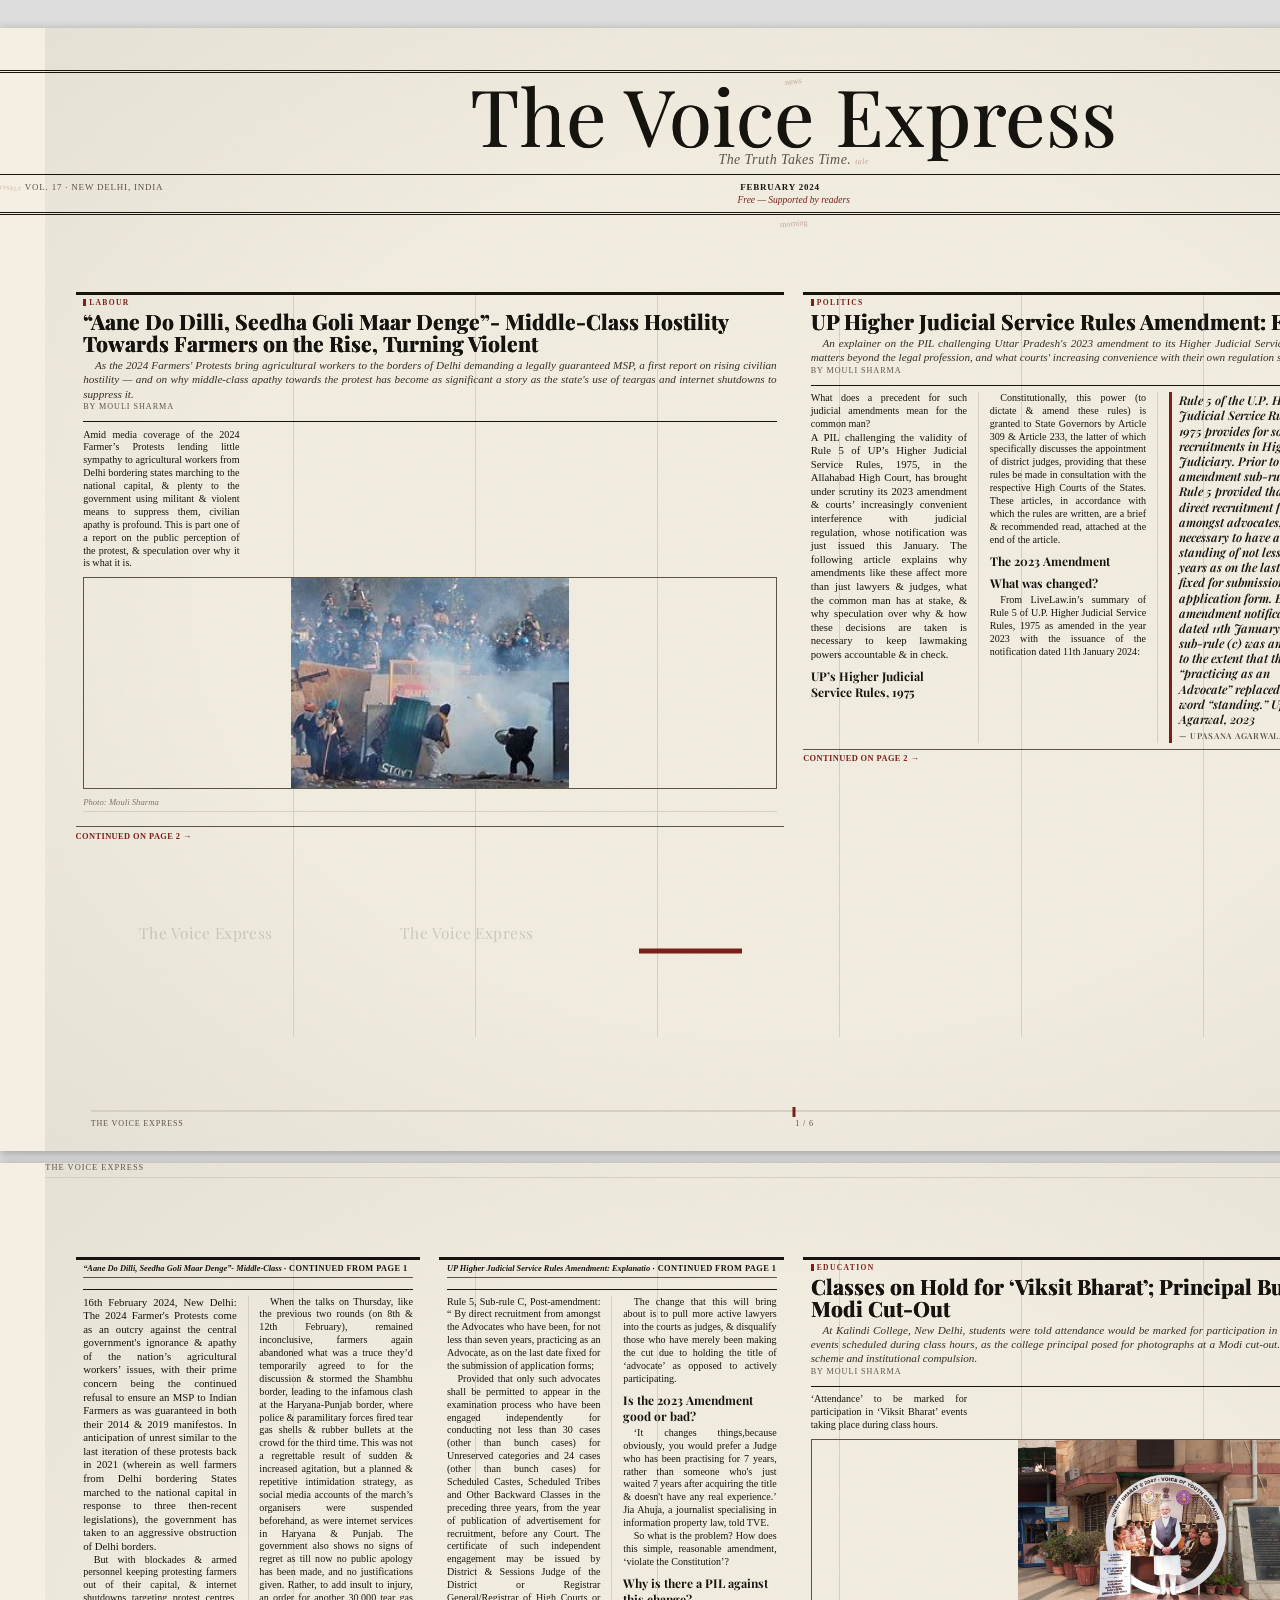
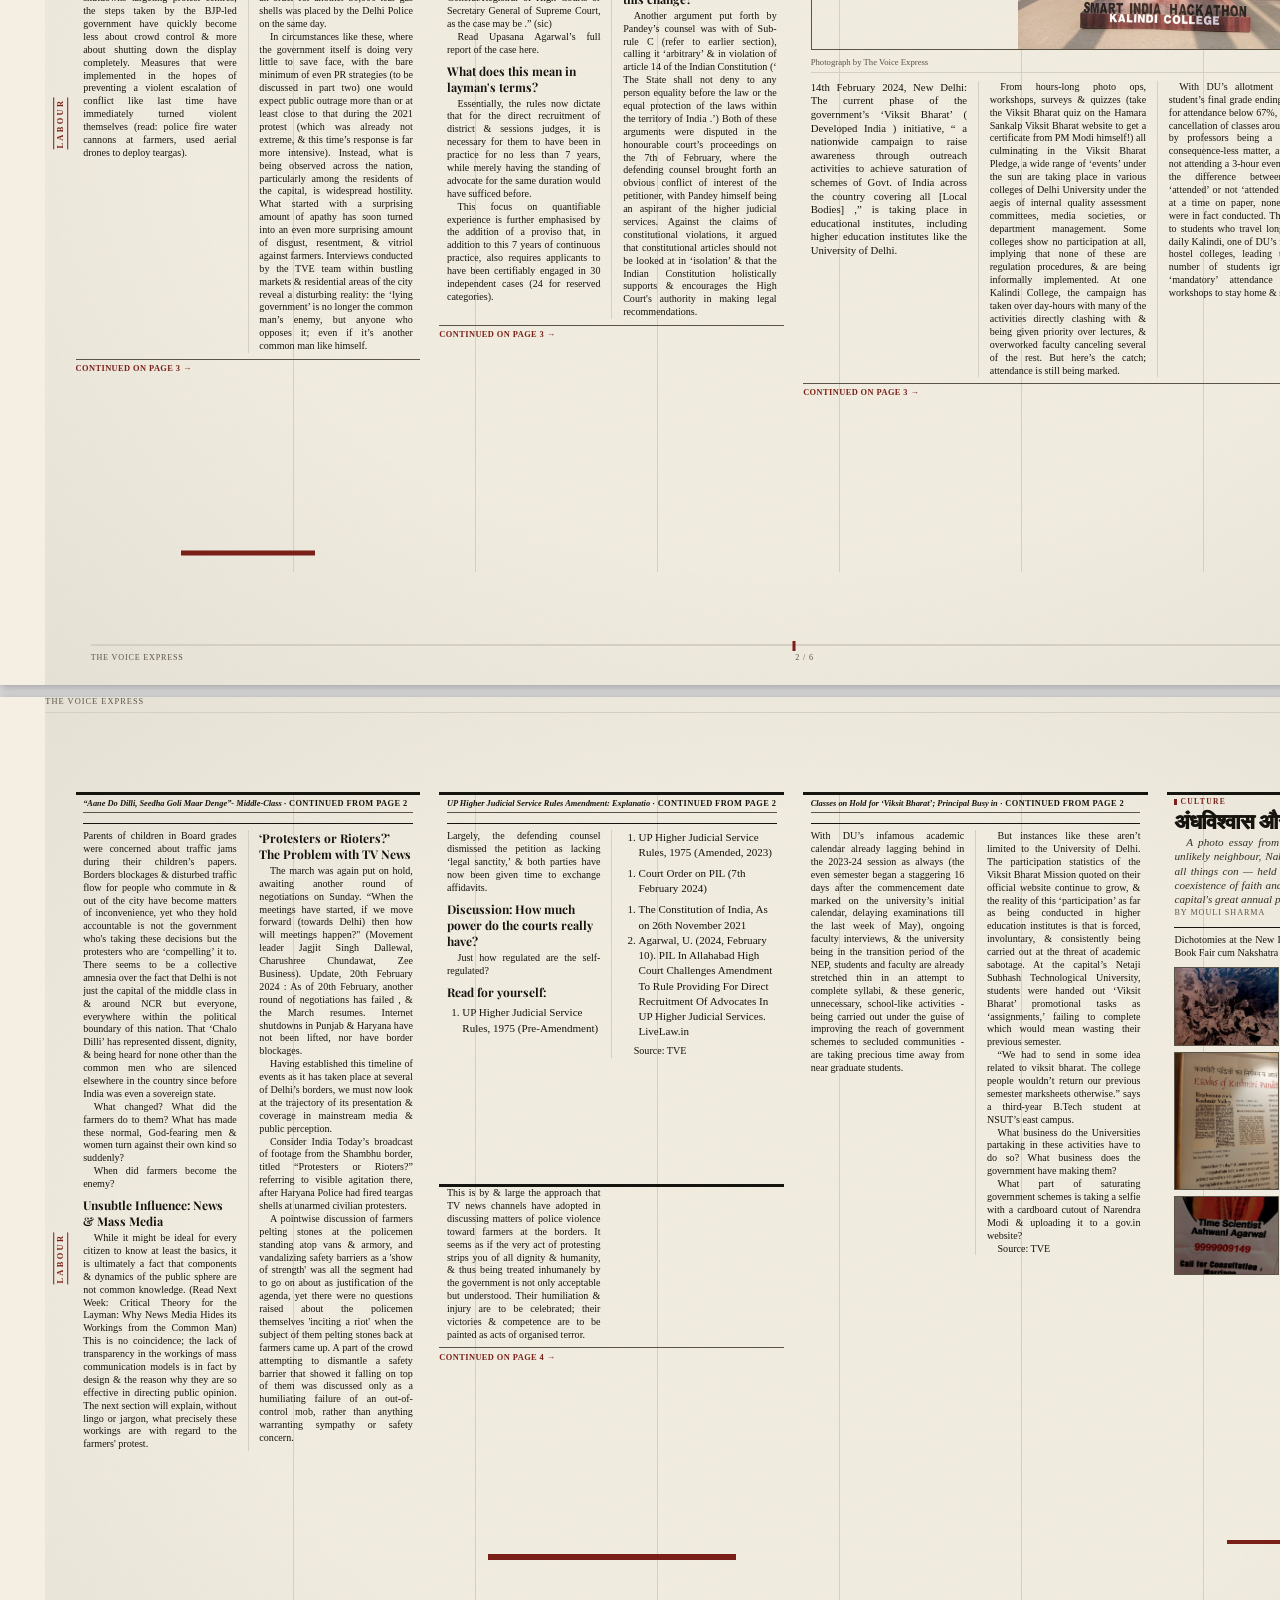
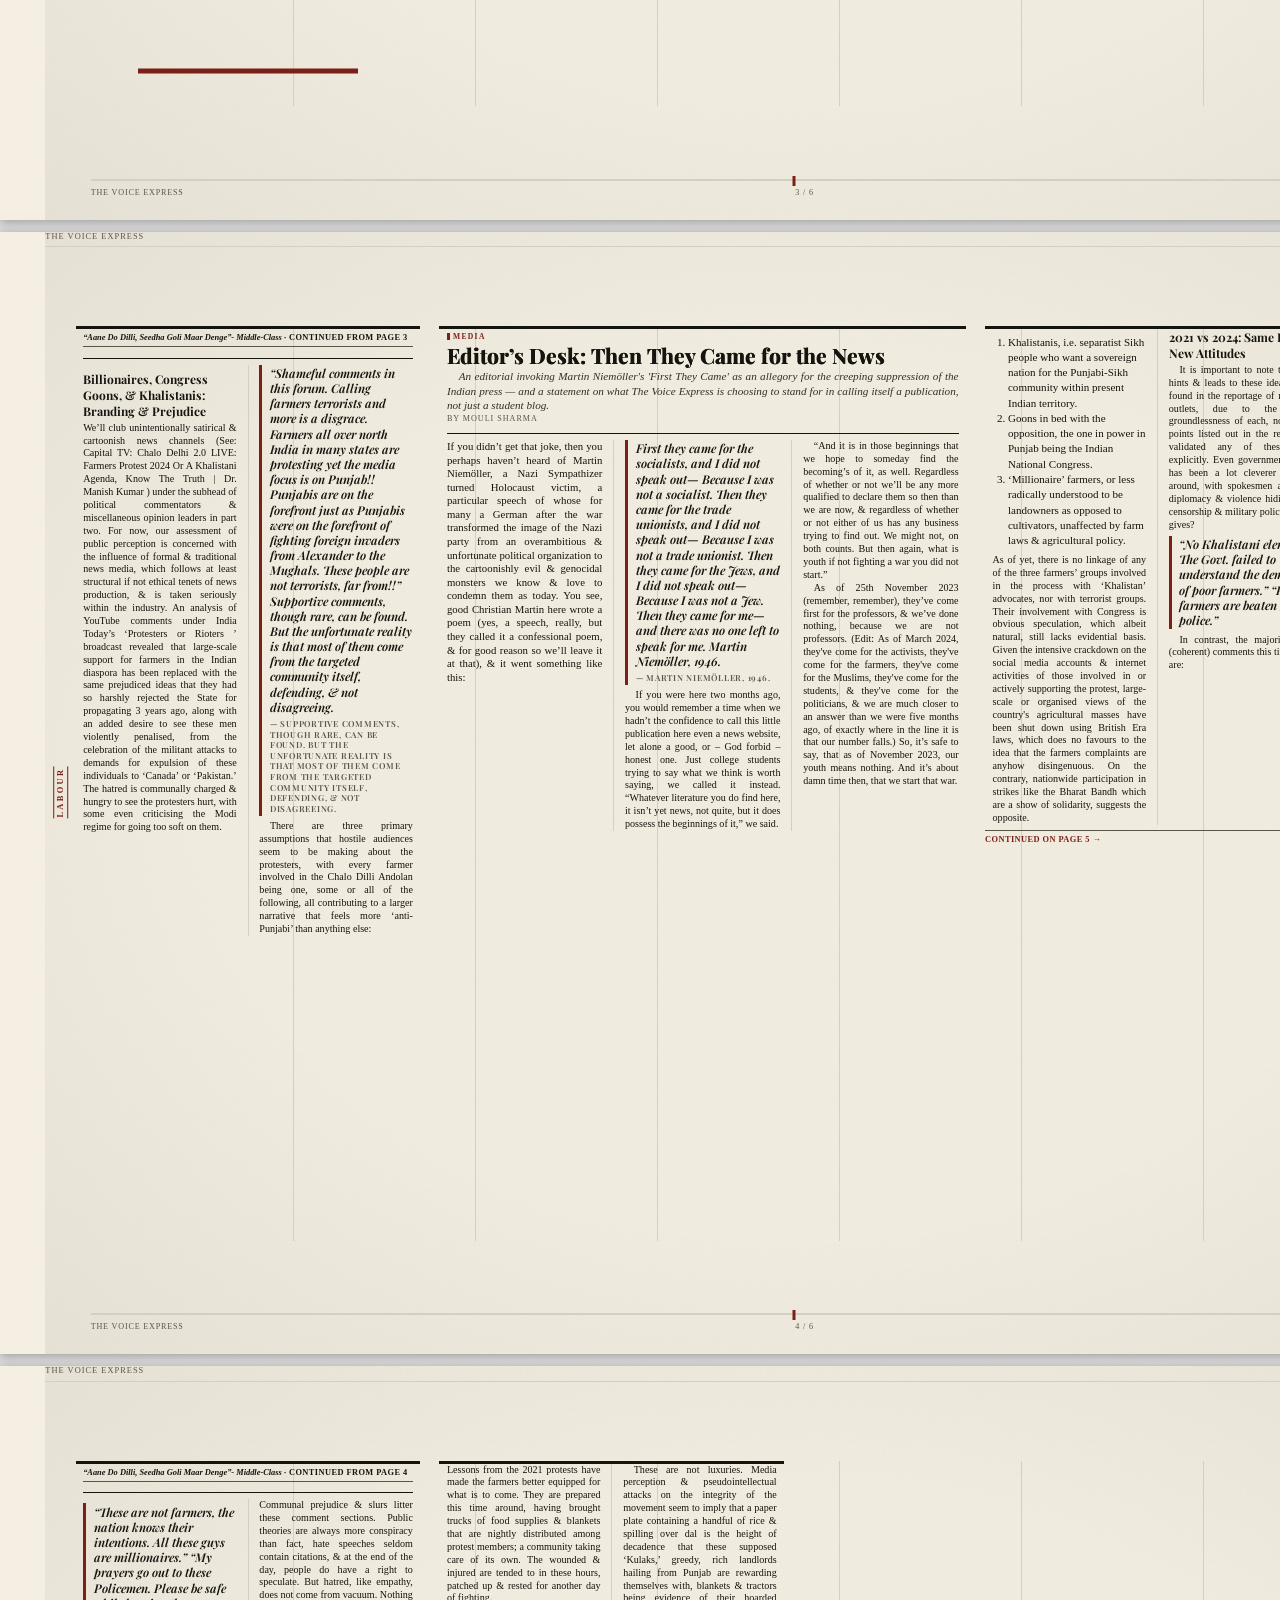
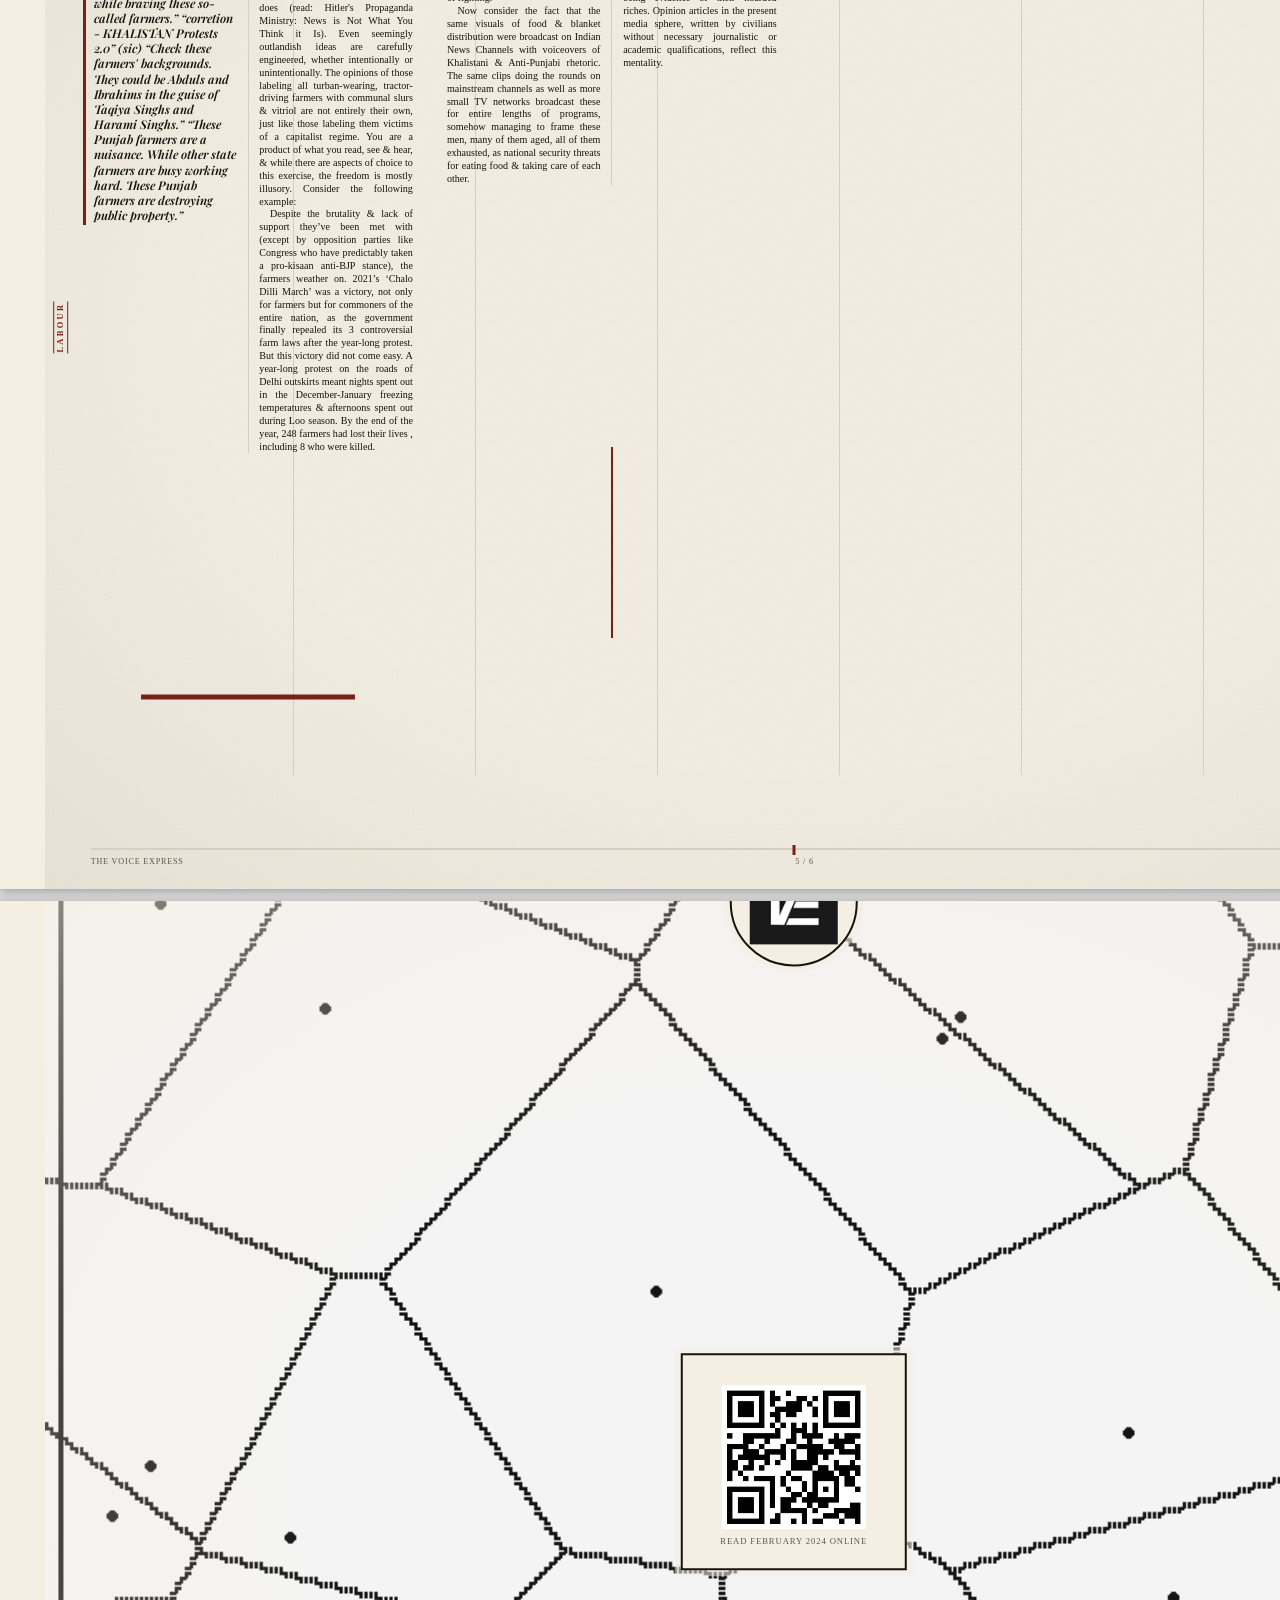
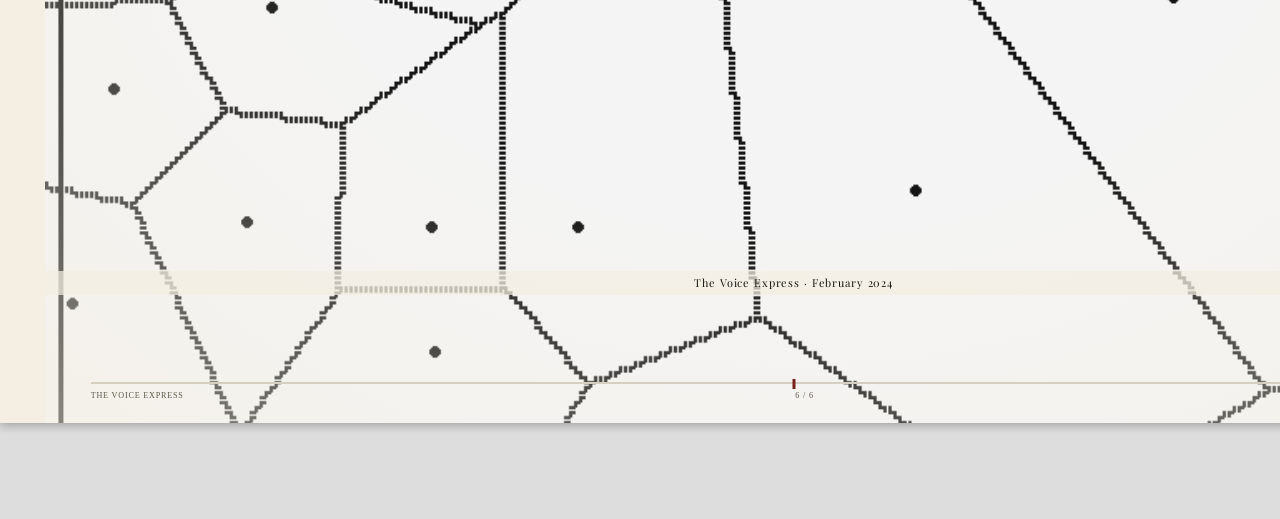
==== static/media/broadsheet_2024_02.html @ c5d6f627 "new" ====
<!doctype html><html><head><meta charset="utf-8"><title>The Voice Express - 2024-02</title></head><body><style>
@import url('https://fonts.googleapis.com/css2?family=Playfair+Display:ital,wght@0,400;0,700;0,900;1,400;1,700&family=EB+Garamond:ital,wght@0,400;0,500;0,600;1,400&family=Montserrat:wght@300;400;600;700;800;900&family=Cormorant+Garamond:ital,wght@0,300;0,600;1,300;1,600&family=IBM+Plex+Mono:wght@300;400;500&display=swap');

@page { size:A4; margin:0 }
@media print {
  html,body { margin:0; padding:0; background:#fff }
  .page     { box-shadow:none!important; margin:0!important }
  .no-print { display:none!important }
  a         { color:inherit; text-decoration:none }
}
@media screen {
  body  { background:#1a1a1a; padding:2em 0 6em }
  .page { box-shadow:0 24px 80px rgba(0,0,0,.80), 0 2px 8px rgba(0,0,0,.35);
          margin:0 auto 3em;
          /* JS will apply transform:scale() to fit viewport — see scalePagesToFit() */
          transform-origin:top center }
}

*,*::before,*::after { box-sizing:border-box; margin:0; padding:0 }
html { font-size:10.5pt }

:root {
  --ink:    #0d0d0d;
  --paper:  #faf9f7;
  --warm:   #f0ece3;
  --mid:    #666;
  --lt:     #d8d4ce;
  --accent: #c8a84a;
  --ac:     var(--accent);
  --cov:    #000;
  --disp:   'Playfair Display', Georgia, serif;
  --serif:  'EB Garamond','Times New Roman',Georgia,serif;
  --corm:   'Cormorant Garamond', Georgia, serif;
  --sans:   'Montserrat',Helvetica,Arial,sans-serif;
  --mono:   'IBM Plex Mono','Courier New',Courier,monospace;
  --pad:    12mm 14mm 10mm 18mm;
  --gap:    2.6em;
  --gap3:   1.9em;
}

body { font-family:var(--serif); color:var(--ink) }
.no-print {
  position:fixed; bottom:1.5em; right:1.5em; z-index:9999; display:flex; gap:.5em;
}
.no-print button {
  background:#111; color:#fff; border:none; cursor:pointer;
  font-family:var(--mono); font-size:.62rem; text-transform:uppercase;
  letter-spacing:.1em; padding:.55em 1.2em; transition:background .2s;
}
.no-print button:hover { background:#333 }
.page {
  width:210mm; height:297mm; background:var(--paper);
  position:relative; overflow:hidden;
  page-break-after:always; break-after:page;
}

/* COVER */
.p-cov { background:#000; color:#f5f5f0; position:relative; overflow:hidden }
.cov-hero-bg {
  position:absolute; inset:0; width:100%; height:100%;
  object-fit:contain; object-position:center;
  filter:brightness(.45) saturate(.7); z-index:0;
}
/* No-crop zones: cover hero never repositioned or cropped — object-fit:contain always.
   Rule from PRODUCT_VISION §8: "The full image is always shown exactly as supplied." */
.cov-art {
  position:absolute; inset:0; z-index:2;
  display:flex; flex-wrap:wrap;
  align-content:center; justify-content:flex-start;
  gap:.1em .22em; padding:22mm 14mm 20mm; overflow:hidden;
}
.tw {
  display:inline-block; font-family:var(--disp); text-transform:uppercase;
  letter-spacing:.04em; line-height:1.06; transform-origin:center left;
}
.tw-xl { font-size:4.8em; font-weight:900; color:rgba(255,255,255,.92) }
.tw-lg { font-size:2.8em; font-weight:700; color:rgba(255,255,255,.65) }
.tw-md { font-size:1.55em; font-weight:500; color:rgba(255,255,255,.38) }
.tw-sm { font-size:.9em;   font-weight:400; color:rgba(255,255,255,.20) }
.tw-xs { font-size:.58em;  font-weight:300; color:rgba(255,255,255,.10) }
.cov-top {
  position:absolute; top:0; left:0; right:0; z-index:10;
  display:flex; align-items:center; gap:.7em; padding:7mm 14mm 5mm;
  border-bottom:2px solid rgba(255,255,255,.14);
  background:linear-gradient(180deg,rgba(0,0,0,.60) 0%,transparent 100%);
}
.cov-logo { height:24px; width:auto; flex-shrink:0 }
.cov-pub  {
  font-family:var(--sans); font-weight:800; font-size:.64em;
  text-transform:uppercase; letter-spacing:.24em; color:rgba(255,255,255,.55);
}
.cov-pip  { width:7mm; height:2.5px; background:var(--accent); flex-shrink:0 }
.cov-foot {
  position:absolute; bottom:0; left:0; right:0; z-index:10;
  padding:5mm 14mm 6mm; border-top:1px solid rgba(255,255,255,.14);
  background:linear-gradient(0deg,rgba(0,0,0,.75) 0%,transparent 100%);
  display:flex; justify-content:space-between; align-items:baseline;
}
.cov-foot-title {
  font-family:var(--disp); font-size:1.5em; font-weight:900;
  color:#fff; letter-spacing:-.01em; line-height:1; max-width:65%;
}
.cov-foot-meta {
  font-family:var(--mono); font-size:.46em; text-transform:uppercase;
  letter-spacing:.16em; color:rgba(255,255,255,.38); text-align:right;
}

/* MASTHEAD */
.p-dark {
  background:var(--ink); color:#f5f5f0; padding:var(--pad);
  display:flex; flex-direction:column;
}
.mast-panel { display:grid; grid-template-columns:1fr 1fr;
  gap:2em; flex:1; min-height:0 }
.mast-l,.mast-r { display:flex; flex-direction:column }
.mast-l > img {
  display:block; width:auto; height:auto;
  max-width:52mm; max-height:28mm;
  object-fit:contain; object-position:left center;
  flex:0 0 auto; opacity:.92;
}
.mast-pub  { font-family:var(--disp); font-size:2.4em; font-weight:900; color:#f5f5f0;
  letter-spacing:-.02em; margin-bottom:.1em }
.mast-tag  { font-family:var(--corm); font-style:italic; font-size:.9em;
  color:rgba(255,255,255,.42); margin-bottom:2em }
.mast-rule { height:1px; background:rgba(255,255,255,.15); margin:.8em 0 }
.mast-lbl  { font-family:var(--mono); font-size:.52em; text-transform:uppercase;
  letter-spacing:.2em; color:rgba(255,255,255,.3); margin-bottom:.35em }
.mast-val  { font-family:var(--sans); font-weight:600; font-size:.8em;
  color:rgba(255,255,255,.72); margin-bottom:.65em }
.mast-note { font-family:var(--serif); font-size:.83em; line-height:1.72;
  color:rgba(255,255,255,.58); flex:1 }
.mast-est  { position:absolute; bottom:10mm; right:10mm;
  font-family:var(--disp); font-size:9em; font-weight:900;
  color:rgba(255,255,255,.025); line-height:1; pointer-events:none }

/* FOUNDER'S NOTE */
.founders-wrap  { font-family:var(--serif); flex:1; overflow:hidden }
.founders-kicker {
  font-family:var(--mono); font-size:.58em; text-transform:uppercase;
  letter-spacing:.22em; color:rgba(255,255,255,.35); margin-bottom:.4em;
}
.founders-title {
  font-family:var(--disp); font-size:2.5em; font-style:italic; font-weight:700;
  color:#f5f5f0; line-height:1.1; margin-bottom:.4em; letter-spacing:-.02em;
}
.founders-rule  { border:none; border-top:2px solid rgba(255,255,255,.18); margin:0 0 1.6em }
.founders-body  { font-size:.88em; line-height:1.78; color:rgba(255,255,255,.82) }
.founders-body p{ margin-bottom:.9em; text-align:justify }
.founders-body > p:first-of-type::first-letter {
  float:left; font-family:var(--disp); font-size:4.5em; font-weight:900;
  line-height:.7; margin:.05em .08em 0 0; color:#fff;
}
.founders-body strong { color:#fff }
.founders-body em     { font-style:italic }
.founders-sig { margin-top:auto; padding-top:1.2em; border-top:1px solid rgba(255,255,255,.14) }
.founders-sig-name { font-family:var(--sans); font-weight:700; font-size:.76em;
  text-transform:uppercase; letter-spacing:.1em; color:#f5f5f0 }
.founders-sig-role { font-family:var(--corm); font-style:italic; font-size:.74em;
  color:rgba(255,255,255,.4); margin-top:.2em }

/* TABLE OF CONTENTS */
.p-toc {
  overflow:hidden; display:grid; grid-template-rows:auto auto 1fr;
}
.toc-banner {
  background:#0d0d0d; padding:8mm 16mm 7mm 20mm;
  display:flex; justify-content:space-between; align-items:flex-end; flex-shrink:0;
}
.toc-banner-head {
  font-family:var(--disp); font-size:3.2em; font-weight:900;
  color:#fff; letter-spacing:-.03em; line-height:1;
}
.toc-banner-meta {
  font-family:var(--mono); font-size:.48em; text-transform:uppercase;
  letter-spacing:.14em; color:rgba(255,255,255,.4); text-align:right; line-height:1.6;
}
.toc-subbar { background:var(--ac,var(--accent)); height:3px; flex-shrink:0 }
.toc-body {
  padding:5mm 16mm 8mm 20mm; overflow:hidden;
  display:grid; grid-template-columns:58% 42%; gap:0 6mm; align-content:start;
}
.toc-featured { display:flex; flex-direction:column; gap:4mm; overflow:hidden }
.toc-feat-item {
  display:grid; grid-template-columns:22mm 1fr; gap:3mm; align-items:start;
  padding-bottom:3.5mm; border-bottom:1px solid var(--lt); break-inside:avoid;
}
.toc-feat-item:last-child { border-bottom:none }
.toc-feat-thumb { width:22mm; height:16mm; overflow:hidden; flex-shrink:0 }
.toc-feat-thumb img {
  width:100%; height:100%; object-fit:cover; object-position:center 20%;
  filter:grayscale(8%) contrast(1.08);
}
.toc-feat-thumb-ph {
  width:100%; height:100%; background:var(--warm);
  display:flex; align-items:center; justify-content:center;
  font-family:var(--mono); font-size:.38em; color:var(--mid); text-transform:uppercase;
}
.toc-feat-n {
  font-family:var(--disp); font-size:2.2em; font-weight:900;
  color:var(--ac,var(--accent)); line-height:1; margin-bottom:.12em; display:block;
}
.toc-feat-beat {
  font-family:var(--mono); font-size:.42em; text-transform:uppercase;
  letter-spacing:.11em; color:var(--mid); margin-bottom:.18em;
}
.toc-feat-ttl {
  font-family:var(--disp); font-size:.95em; font-weight:700;
  line-height:1.22; margin-bottom:.14em;
}
.toc-feat-au {
  font-family:var(--corm); font-style:italic; font-size:.74em; color:var(--mid);
}
.toc-feat-ex {
  font-family:var(--serif); font-size:.7em; color:var(--mid);
  line-height:1.45; overflow:hidden;
  display:-webkit-box; -webkit-line-clamp:2; -webkit-box-orient:vertical;
}
.toc-compact { display:flex; flex-direction:column; overflow:hidden;
  border-left:1px solid var(--lt); padding-left:4mm }
.toc-compact-head {
  font-family:var(--mono); font-size:.48em; text-transform:uppercase;
  letter-spacing:.18em; color:var(--mid); margin-bottom:2.5mm; padding-bottom:1.5mm;
  border-bottom:1px solid var(--lt);
}
.toc-compact-item {
  display:grid; grid-template-columns:6mm 1fr; gap:2mm; align-items:baseline;
  padding:1.8mm 0; border-bottom:.5px solid var(--lt); break-inside:avoid;
}
.toc-compact-n {
  font-family:var(--mono); font-size:.46em; font-weight:700;
  color:var(--ac,var(--accent)); text-align:right; line-height:1.5;
}
.toc-compact-ttl {
  font-family:var(--disp); font-size:.78em; font-weight:700; line-height:1.22;
}
.toc-compact-beat {
  font-family:var(--mono); font-size:.42em; text-transform:uppercase;
  letter-spacing:.08em; color:var(--mid); margin-top:.08em;
}

/* ARTICLE TITLE PAGE */
.p-art-title {
  background:var(--ink); color:#f5f5f0; position:relative; overflow:hidden;
  display:flex; flex-direction:column; padding:var(--pad); justify-content:flex-end;
}
.art-title-num {
  position:absolute; right:10mm; top:6mm; font-family:var(--disp);
  font-size:26em; font-weight:900; color:rgba(255,255,255,.04);
  line-height:1; pointer-events:none; letter-spacing:-.05em;
}
.art-title-pip { width:14mm; height:4px; background:var(--ac,var(--accent));
  margin-bottom:.9em; flex-shrink:0 }
.art-title-badge {
  display:flex; align-items:center; gap:.7em; margin-bottom:.6em;
  flex-wrap:wrap; flex-shrink:0;
}
.art-title-sect {
  background:var(--ac,var(--accent)); color:#000;
  font-family:var(--sans); font-size:.44em; font-weight:800;
  text-transform:uppercase; letter-spacing:.2em; padding:.22em .7em;
}
.art-title-cat {
  font-family:var(--mono); font-size:.48em; text-transform:uppercase;
  letter-spacing:.12em; color:rgba(255,255,255,.45);
}
.art-title-h1 {
  font-family:var(--disp); font-size:3.2em; font-weight:900;
  line-height:1.06; letter-spacing:-.025em; color:#fff;
  margin-bottom:.38em; hyphens:auto; overflow-wrap:break-word; flex-shrink:0;
}
.art-title-deck {
  font-family:var(--corm); font-size:1.05em; font-style:italic;
  color:rgba(255,255,255,.72); line-height:1.55; margin-bottom:.7em;
  border-left:3px solid var(--ac,var(--accent)); padding-left:.85em;
  max-width:38em; flex-shrink:0;
}
.art-title-byline {
  font-family:var(--mono); font-size:.52em; text-transform:uppercase;
  letter-spacing:.1em; color:rgba(255,255,255,.38); flex-shrink:0;
}
.art-title-byline strong {
  color:rgba(255,255,255,.8); font-family:var(--sans); font-weight:700;
  text-transform:none; letter-spacing:.04em;
}

/* ARTICLE BLEED COVER */
.p-art-bleed { background:#000; position:relative; overflow:hidden }
.art-bleed-bg {
  position:absolute; inset:0; width:100%; height:100%;
  object-fit:contain; object-position:center;
  filter:brightness(.78) saturate(.86) contrast(1.05); z-index:1;
}
.art-bleed-top-scrim {
  position:absolute; top:0; left:0; right:0; height:45%;
  background:linear-gradient(180deg,rgba(0,0,0,.55) 0%,transparent 100%);
  z-index:2; pointer-events:none;
}
.art-bleed-scrim {
  position:absolute; bottom:0; left:0; right:0; height:52%;
  background:linear-gradient(0deg,rgba(0,0,0,.94) 0%,rgba(0,0,0,.78) 38%,
    rgba(0,0,0,.40) 68%,transparent 100%);
  z-index:2; pointer-events:none;
}
.art-bleed-num {
  position:absolute; right:10mm; top:6mm; z-index:3; font-family:var(--disp);
  font-size:18em; font-weight:900; color:rgba(255,255,255,.14);
  line-height:1; letter-spacing:-.06em; pointer-events:none;
}
.art-bleed-badge {
  position:absolute; top:10mm; left:20mm; z-index:3;
  display:flex; align-items:center; gap:.6em;
}
.art-bleed-sect-tag {
  font-family:var(--sans); font-size:.44em; font-weight:800;
  text-transform:uppercase; letter-spacing:.2em;
  background:var(--ac,var(--accent)); color:#000; padding:.22em .7em;
}
.art-bleed-cat-tag {
  font-family:var(--mono); font-size:.44em; text-transform:uppercase;
  letter-spacing:.12em; color:rgba(255,255,255,.55);
}
.art-bleed-content {
  position:absolute; bottom:0; left:0; right:0; z-index:3;
  padding:0 18mm 14mm 20mm;
}
.art-bleed-pip { width:14mm; height:3px; background:var(--ac,var(--accent));
  margin-bottom:1em; display:block; }
.art-bleed-h1 {
  font-family:var(--disp); font-size:3.8em; font-weight:900;
  line-height:1.04; letter-spacing:-.03em; color:#fff;
  margin-bottom:.3em; hyphens:auto; overflow-wrap:break-word;
  text-shadow:0 2px 24px rgba(0,0,0,.30);
}
.art-bleed-deck {
  font-family:var(--corm); font-size:1.08em; font-style:italic;
  color:rgba(255,255,255,.78); line-height:1.52; margin-bottom:.45em;
  max-width:38em; text-shadow:0 1px 8px rgba(0,0,0,.25);
}
.art-bleed-byline {
  font-family:var(--mono); font-size:.48em;
  text-transform:uppercase; letter-spacing:.12em; color:rgba(255,255,255,.42);
  border-top:1px solid rgba(255,255,255,.22); padding-top:.6em;
  display:flex; justify-content:space-between; align-items:center;
  flex-wrap:wrap; gap:.3em;
}
.art-bleed-byline strong {
  color:rgba(255,255,255,.78); font-family:var(--sans); font-weight:600;
  text-transform:none; letter-spacing:.04em;
}

/* BODY PAGES */
.p-body {
  padding:var(--pad); display:flex; flex-direction:column;
  border-top:3px solid var(--ac,var(--accent));
}
.body-run {
  display:flex; justify-content:space-between; align-items:center;
  border-bottom:1px solid var(--lt); padding-bottom:.3em; margin-bottom:.65em;
  flex-shrink:0;
}
.body-run-pub   { font-family:var(--mono); font-size:.5em; text-transform:uppercase;
  letter-spacing:.14em; color:var(--mid) }
.body-run-title { font-family:var(--mono); font-size:.5em; color:var(--mid);
  overflow:hidden; text-overflow:ellipsis; white-space:nowrap; max-width:60% }
.body-run-pg    { font-family:var(--mono); font-size:.5em;
  color:var(--ac,var(--accent)); font-weight:700 }

/* Column containers */
.cols-1 { flex:1; overflow:hidden; font-size:1em; line-height:1.75;
  text-align:justify; hyphens:auto; orphans:4; widows:4 }
.cols-2 {
  flex:1; overflow:hidden;
  column-count:2; column-gap:var(--gap); column-rule:.5px solid var(--lt);
  column-fill:auto;
  font-size:1em; line-height:1.72;
  text-align:justify; hyphens:auto; orphans:4; widows:4;
}
.cols-3 {
  flex:1; overflow:hidden;
  column-count:3; column-gap:var(--gap3); column-rule:.5px solid var(--lt);
  column-fill:auto;
  font-size:.9em; line-height:1.68;
  text-align:justify; hyphens:auto; orphans:4; widows:4;
}
.cols-1>*:first-child,.cols-2>*:first-child,.cols-3>*:first-child { margin-top:0 }
.cols-1 p,.cols-2 p,.cols-3 p { margin:0 0 .85em }
.cols-1 p+p,.cols-2 p+p,.cols-3 p+p { text-indent:1.3em; margin-top:-.1em; margin-bottom:0 }
.cols-2 p,.cols-3 p { break-inside:avoid-column; page-break-inside:avoid }
.cols-2 blockquote,.cols-3 blockquote { break-inside:avoid-column }
.drop-cap::first-letter {
  float:left; font-family:var(--disp); font-size:4.8em; font-weight:900;
  line-height:.68; margin:.04em .08em 0 0; color:var(--ac,var(--ink));
}
.cols-1 h2,.cols-2 h2,.cols-3 h2 {
  font-family:var(--disp); font-size:1.35em; font-weight:700;
  margin:1.4em 0 .45em; padding-bottom:.2em;
  border-bottom:2.5px solid var(--ac,var(--ink)); break-after:avoid;
}
.cols-1 h3,.cols-2 h3,.cols-3 h3 {
  font-family:var(--disp); font-size:1.08em; font-weight:700; margin:1.4em 0 .35em;
}
.cols-1 a,.cols-2 a,.cols-3 a { color:var(--ink) }
.cols-1 ul,.cols-2 ul,.cols-3 ul,
.cols-1 ol,.cols-2 ol,.cols-3 ol { margin:.2em 0 .85em 1.6em }
.cols-1 li,.cols-2 li,.cols-3 li { margin-bottom:.32em }
.cols-1 strong,.cols-2 strong,.cols-3 strong { font-weight:600 }
.cols-1 hr,.cols-2 hr,.cols-3 hr { border:none; margin:1.4em 0 }
.cols-1 hr::after,.cols-2 hr::after,.cols-3 hr::after {
  content:"\2014\00a0\00a7\00a0\2014"; display:block; text-align:center;
  font-family:var(--mono); font-size:.76em; color:var(--lt); letter-spacing:.35em;
}
/* Semantic text roles */
[data-text-role="lede"]    { column-span:all; font-size:1.08em; margin-bottom:.85em;
  border-bottom:1.5px solid var(--ac,var(--accent)); padding-bottom:.6em }
[data-text-role="dateline"]{ font-family:var(--mono); font-size:.68em;
  text-transform:uppercase; letter-spacing:.1em; color:var(--mid);
  text-indent:0!important; margin-bottom:.6em; }
[data-text-role="testimony"]{ font-style:italic;
  border-left:2px solid var(--ac,var(--accent)); padding-left:.7em }
[data-text-role="resolution"]{ font-style:italic; font-weight:500 }
[data-text-role="note"]    { font-family:var(--mono); font-size:.72em; color:var(--mid) }
[data-text-role="scene"]   { font-style:italic }
/* Interview Q/A */
.iq {
  font-family:var(--sans); font-size:.74em; font-weight:700;
  text-transform:uppercase; letter-spacing:.1em;
  color:var(--ac,var(--accent)); margin:1.4em 0 .26em; text-indent:0!important;
}
.ia {
  font-family:var(--corm); font-size:1em; line-height:1.72;
  margin:0 0 .5em; text-indent:0!important;
}
/* Fit helpers */
.fit-tight   { font-size:.94em; line-height:1.66 }
.fit-tighter { font-size:.86em; line-height:1.58 }
.fit-min     { font-size:.78em; line-height:1.50 }
.cite-ref { font-family:var(--mono); font-size:.6em; vertical-align:super;
  color:var(--ac,var(--accent)); letter-spacing:0 }

/* FIGURES */
.art-fig {
  display:block; margin:.8em 0 1em;
  break-inside:avoid; page-break-inside:avoid; text-align:center;
}
.art-fig-full { column-span:all }
.art-fig-sm   { max-width:52%; margin-left:auto; margin-right:auto }
.art-fig-md   { max-width:80%; margin-left:auto; margin-right:auto }
.art-fig img {
  width:auto; max-width:100%; height:auto; max-height:128mm;
  display:inline-block; object-fit:contain;
  filter:grayscale(4%) contrast(1.04); outline:1px solid rgba(0,0,0,.05);
}
.art-fig figcaption,
.cols-1 figcaption,.cols-2 figcaption,.cols-3 figcaption {
  font-family:var(--mono); font-size:.52em; text-transform:uppercase;
  letter-spacing:.08em; color:var(--mid); margin:.35em 0 .45em;
  display:flex; justify-content:space-between; align-items:baseline; text-align:left;
}
.art-fig figcaption::before { content:'▸'; font-size:.75em; opacity:.35; margin-right:.4em; flex-shrink:0 }

/* ── Photo story: 3-column page-break-aware grid ─────────────────────────────
   One .pg-grid per page, containing .pg-row divs.  Each row holds exactly 3
   .pg-cell divs (last row padded with .pg-cell-empty spacers if needed).
   Row heights are computed in Python (col_width ÷ max_aspect, clamped) and
   stored as inline height on .pg-img-box so the box never overflows.
   break-inside:avoid on .pg-row prevents any row from being split across
   a CSS column or print page-break.
   object-fit:contain — editorial photographs are never cropped.           */

.p-photo-story {
  /* inherits p-body: padding var(--pad), flex-direction:column,
     border-top:3px solid var(--ac) */
}
.ps-intro {
  font-family:var(--serif); font-size:.86em; line-height:1.58;
  color:var(--ink); margin-bottom:5mm; padding-bottom:3mm;
  border-bottom:1px solid var(--lt); flex-shrink:0; overflow:hidden;
}
.ps-intro p { margin:0 0 .45em!important; text-indent:0!important; font-style:italic }

/* Grid container: flex-column, gap between rows only (no CSS columns). */
.pg-grid {
  flex:1; display:flex; flex-direction:column;
  gap:3mm; overflow:hidden;
}
/* Each row: 3-column equal grid, no wrap. break-inside keeps row intact. */
.pg-row {
  display:grid; grid-template-columns:repeat(3,1fr);
  gap:3mm; flex-shrink:0;
  break-inside:avoid; page-break-inside:avoid;
}
/* Cell: clips content to its box; min-width:0 prevents grid blowout. */
.pg-cell { overflow:hidden; min-width:0; }
.pg-cell-empty { background:transparent; }
/* Image box: fixed height from inline style; contains image with no crop. */
.pg-img-box {
  overflow:hidden; width:100%;
  background:var(--paper);
}
.pg-img-box img {
  width:100%; height:100%; display:block;
  object-fit:contain; object-position:center;
}
/* Caption: single line below cell, mono small-caps style. */
.pg-cap {
  font-family:var(--mono); font-size:.44em; text-transform:uppercase;
  letter-spacing:.06em; color:var(--mid); padding:.18em 0;
  line-height:1.3; overflow:hidden; text-overflow:ellipsis; white-space:nowrap;
}

/* ── Legacy pe-* selectors kept for inline pe-row blocks in body pages ──── */
.pe-row  { display:flex; gap:3px; margin-bottom:3px;
  break-inside:avoid; page-break-inside:avoid; flex-shrink:0 }
.pe-cell { flex-shrink:0; overflow:hidden; display:flex; flex-direction:column }
.pe-img-box { overflow:hidden; width:100%; flex-shrink:0; background:var(--paper) }
.pe-img-box img { width:100%; height:100%; display:block;
  object-fit:contain; object-position:center }
.pe-cap {
  font-family:var(--mono); font-size:.48em; text-transform:uppercase;
  letter-spacing:.06em; color:var(--mid); padding:.22em 0 0;
  line-height:1.38; flex-shrink:0;
}

/* EQUAL-HEIGHT PHOTO GROUPS */
.eg-group { column-span:all; margin:1.2em 0 1.6em; break-inside:avoid }
.eg-rows  { display:flex; flex-direction:column; gap:3px }
.eg-row   { display:flex; gap:3px; align-items:stretch }
.eg-cell  { overflow:hidden; display:flex; flex-direction:column; flex-shrink:0 }
.eg-img-box { overflow:hidden; width:100%; flex-shrink:0; background:var(--paper) }
.eg-img-box img { width:100%; height:100%; display:block;
  object-fit:contain; object-position:center }
.eg-cap { font-family:var(--mono); font-size:.48em; text-transform:uppercase;
  letter-spacing:.06em; color:var(--mid); padding:.2em 0; line-height:1.3 }
.eg-group-captioned { display:grid; grid-template-columns:1fr auto; gap:6mm; align-items:start }
.eg-float-cap {
  width:26mm; padding:.6em; border-left:3px solid var(--ac,var(--accent));
  background:var(--warm); break-inside:avoid;
}
.eg-float-cap p { font-family:var(--corm); font-style:italic; font-size:.78em;
  line-height:1.5; color:var(--ink) }
.eg-float-cap-bar { display:block; width:12mm; height:2px;
  background:var(--ac,var(--accent)); margin-bottom:.5em }

/* BSP COLLAGE */
.bsp-collage {
  position:relative; width:100%; column-span:all;
  overflow:hidden; margin:1.2em 0 1.6em; break-inside:avoid;
}
.bsp-cell {
  position:absolute; overflow:hidden;
  outline:2px solid var(--paper);
}
.bsp-cell img { width:100%; height:100%; object-fit:cover; display:block }
/* Empty partition — paper-white negative space. The outline colour matches
   the page background so the gap between cells and the empty cell blend
   into one clean white margin. No border, no background texture. */
.bsp-empty {
  background:var(--paper);
  outline-color:var(--paper);
}
.bsp-cap {
  position:absolute; bottom:0; left:0; right:0; padding:.25em .4em;
  font-family:var(--mono); font-size:.44em; text-transform:uppercase;
  letter-spacing:.05em; color:#fff;
  background:linear-gradient(0deg,rgba(0,0,0,.68) 0%,transparent 100%);
}

/* ── PhotoCollage-style column-greedy-fill mosaic ────────────────────────── */
/* Phase A: greedy column fill, wide images span 2 cols.                      */
/* Phase B: per-column scale to equalize heights → clean rectangular collage. */
/* object-fit:cover — mosaic tiles fill their rectangle; editorial cropping.  */
.msnry-collage {
  position:relative; overflow:hidden; /* clip at 174mm — prevents bleed past page margin */
  column-span:all;                    /* escape cols-2/cols-3 context; cells use 174mm coords */
  break-inside:avoid; page-break-inside:avoid;
  margin:8mm 0 10mm; width:174mm;
}
.msnry-cell {
  position:absolute; overflow:hidden;
  outline:1.5px solid rgba(255,255,255,.9);
  box-shadow:0 1px 4px rgba(0,0,0,.12);
}
.msnry-cell img { width:100%; height:100%; display:block; object-fit:cover; object-position:center }
.msnry-cap {
  position:absolute; bottom:0; left:0; right:0; padding:.22em .36em;
  font-family:var(--mono); font-size:.42em; text-transform:uppercase;
  letter-spacing:.06em; color:rgba(255,255,255,.9); line-height:1.3;
  background:linear-gradient(0deg,rgba(0,0,0,.72) 0%,transparent 100%);
}

/* ── Sequence / time-series panels ─────────────────────────────────────── */
/* Alternating left/right immersive panels: image 62% width, caption 38%.  */
/* object-fit:contain — never crop; dark background absorbs letterbox bars. */
.seq-panels { column-span:all; margin:2mm 0 4mm }
/* No break-inside on container — paginator now splits panels to individual blocks,
   so each .seq-panels wrapper holds exactly one panel and flows naturally. */
.seq-panel {
  display:flex; align-items:stretch; gap:0;
  margin-bottom:0; break-inside:avoid; page-break-inside:avoid;
  border:0.5px solid var(--lt);
}
.seq-panel.alt { flex-direction:row-reverse }
.seq-panel-img {
  flex:0 0 62%; position:relative; overflow:hidden;
  background:#0a0a0a;
}
.seq-panel-img img {
  position:absolute; inset:0; width:100%; height:100%;
  object-fit:contain; display:block; background:#0a0a0a;
}
.seq-panel-text {
  flex:1; display:flex; flex-direction:column;
  justify-content:flex-end; padding:4.5mm 5mm 4.5mm 5.5mm;
  background:var(--paper); position:relative;
  border-left:2px solid var(--ac,var(--accent));
}
.seq-panel.alt .seq-panel-text {
  padding:4.5mm 5.5mm 4.5mm 5mm;
  border-left:none; border-right:2px solid var(--ac,var(--accent));
}
.seq-panel-num {
  position:absolute; top:3.5mm;
  font-family:var(--mono); font-size:.5em; letter-spacing:.14em;
  color:var(--ac,var(--accent)); text-transform:uppercase; opacity:.75;
}
.seq-panel:not(.alt) .seq-panel-num { right:4.5mm }
.seq-panel.alt           .seq-panel-num { left:4.5mm }
.seq-panel-caption {
  font-family:var(--body); font-size:.76em; line-height:1.62;
  color:var(--ink); margin-top:auto; padding-top:2.5mm;
  border-top:0.5px solid var(--lt);
}
.seq-panel-caption:empty { display:none }
.seq-panel-caption p { margin:0; text-indent:0!important }

/* ── Crowd / panoramic group ──────────────────────────────────────────────── */
.crowd-group { column-span:all; margin:1.2em 0 1.6em; break-inside:avoid }
.crowd-group .pe-img-box { background:#111 }   /* dark bg suits crowd shots */
.crowd-group .pe-img-box img { object-position:center center }

/* ── Lede column-span wrapper ─────────────────────────────────────────────── */
/* Wrapping the lede <p> in a div makes column-span:all reliable cross-browser */
.lede-span {
  column-span:all; font-size:1.1em; line-height:1.68;
  margin-bottom:.9em; padding-bottom:.65em;
  border-bottom:1.5px solid var(--ac,var(--accent));
}
.lede-span p { margin:0!important; text-indent:0!important;
  font-family:var(--serif); font-weight:400 }

/* ── Semantic text roles ──────────────────────────────────────────────────── */
.role-dateline {
  font-family:var(--mono)!important; font-size:.68em!important;
  text-transform:uppercase; letter-spacing:.1em; color:var(--mid);
  text-indent:0!important; margin-bottom:.6em!important;
}
.role-testimony {
  font-style:italic; border-left:2px solid var(--ac,var(--accent));
  padding-left:.75em; margin:.4em 0 .7em!important;
  text-indent:0!important; color:#1a1a1a;
}
.role-scene {
  font-style:italic; color:#2a2a2a;
  padding:.3em 0 .3em .8em;
  border-left:1.5px solid var(--lt);
  text-indent:0!important; margin:.5em 0 .7em!important;
}
.role-resolution {
  font-style:italic; font-weight:500;
  text-align:right; color:#2a2a2a;
  text-indent:0!important; margin:.6em 0!important;
  padding-top:.5em; border-top:1px solid var(--lt);
}
.role-note {
  font-family:var(--mono)!important; font-size:.68em!important;
  color:var(--mid); text-indent:0!important;
  padding:.2em .5em; border-left:2px solid var(--lt);
  margin:.4em 0!important;
}
.role-context {
  font-weight:500; font-size:1.02em;
  text-indent:0!important; margin-bottom:.65em!important;
}

/* ── Section dividers ─────────────────────────────────────────────────────── */
.section-divider {
  column-span:all; display:flex; align-items:center; gap:3mm;
  margin:1.5em 0 1em; break-after:avoid;
}
.section-divider-rule {
  flex:1; height:1px; background:var(--lt);
}
.section-divider-label {
  font-family:var(--mono); font-size:.48em; text-transform:uppercase;
  letter-spacing:.2em; color:var(--ac,var(--accent)); white-space:nowrap;
  padding:0 .4em;
}
/* Numeric chapter markers (data-section-index="1", "2", …) */
.section-chapter-num {
  column-span:all; font-family:var(--disp); font-size:4.5em; font-weight:900;
  color:var(--ac,var(--accent)); opacity:.15; line-height:1;
  margin:.3em 0 -.1em; pointer-events:none; user-select:none;
}

/* ── Article end marks ────────────────────────────────────────────────────── */
.art-end-mark {
  column-span:all; text-align:center; font-size:.72em;
  color:var(--ac,var(--accent)); margin:1.2em 0 .3em;
  letter-spacing:.1em;
}
.art-end-mark--diamond { font-size:.62em; letter-spacing:.3em }
.art-end-mark--dash    { font-size:1.1em; letter-spacing:.5em; opacity:.6 }
.art-end-mark--square  { font-size:.55em; letter-spacing:.4em }
.art-end-mark--bullet  { font-size:.9em;  letter-spacing:.4em }

/* IMAGE + PROSE INLINE BLOCKS */
.img-para-stacked {
  break-inside:avoid; page-break-inside:avoid;
  margin:.8em 0 1.2em;
}
.img-para-stacked > .img-para-fig { margin:0 0 .55em; }
.img-para-stacked > .img-para-text,
.img-para-side > .img-para-text { font-size:.93em; line-height:1.70; }
.img-para-text p { text-indent:0!important; margin:0 0 .55em!important; break-inside:avoid-column }
.img-para-text p + p { text-indent:0!important; margin-top:.25em!important; }
.img-para-text.fit-tight  { font-size:.84em; line-height:1.62 }
.img-para-text.fit-tighter{ font-size:.76em; line-height:1.54 }
.img-para-text.fit-min    { font-size:.68em; line-height:1.46 }
.img-float-wrap {
  overflow:hidden; margin:.6em 0 1em; clear:both;
  break-inside:avoid; page-break-inside:avoid;
}
.img-float {
  float:left; width:40%; margin:0 3.5mm .5em 0;
  break-inside:avoid; page-break-inside:avoid;
}
.img-float-wrap.alt .img-float { float:right; margin:0 0 .5em 3.5mm; }
.img-float-clear { clear:both; display:block; height:0; }
.img-float figcaption { font-size:.82em; }

/* EDITORIAL PHOTO GRID (compact body groups) */
.editorial-photo-grid { column-span:all; margin:1em 0 1.4em; break-inside:avoid }
.editorial-photo-grid .pe-row { margin-bottom:3px }

/* IMMERSIVE SPLIT */
.semantic-article-section { break-inside:avoid; page-break-inside:avoid }
.semantic-photo-narrative {
  column-span:all; display:grid; grid-template-columns:minmax(0,52%) minmax(0,48%);
  gap:5mm; margin:.9em 0 1.2em; padding:4mm;
  border:1px solid rgba(0,0,0,.12);
  background:linear-gradient(90deg,var(--ac,var(--accent)) 0 1.8mm,transparent 1.8mm),
             linear-gradient(180deg,rgba(0,0,0,.035),transparent 42%);
  break-inside:avoid; page-break-inside:avoid; align-items:start; position:relative;
}
.semantic-photo-narrative::after {
  content:""; position:absolute; right:3mm; bottom:3mm; width:20mm; height:20mm;
  border-right:1px solid var(--ac,var(--accent));
  border-bottom:1px solid var(--ac,var(--accent)); opacity:.5;
}
.immersive-split { break-inside:avoid; page-break-inside:avoid; }
.immersive-split.semantic-photo-card { column-span:all; }
.immersive-split.semantic-photo-narrative,
.immersive-split.semantic-photo-card,
.immersive-split.img-para-side {
  display:grid; grid-template-columns:minmax(0,1fr) minmax(38mm,.82fr);
  align-items:center; gap:7mm;
}
.immersive-split.alt {
  grid-template-columns:minmax(38mm,.82fr) minmax(0,1fr);
}
.immersive-split.alt .semantic-photo-media,
.immersive-split.alt > figure,
.immersive-split.alt > .img-para-fig,
.immersive-split.alt > .art-fig { grid-column:2 }
.immersive-split.alt .semantic-photo-prose,
.immersive-split.alt > .img-para-text,
.immersive-split.alt > .semantic-photo-caption,
.immersive-split.alt > .geo-callout { grid-column:1; grid-row:1 }
.immersive-split img { width:100%; height:auto; max-height:155mm; object-fit:contain }
.immersive-split .semantic-photo-prose,
.immersive-split > .img-para-text {
  position:relative; align-self:center; padding:5mm 0 5mm 5mm;
  border-left:1px solid var(--ac,var(--accent));
}
.immersive-split.alt .semantic-photo-prose,
.immersive-split.alt > .img-para-text {
  padding:5mm 5mm 5mm 0; border-left:none;
  border-right:1px solid var(--ac,var(--accent));
}
.semantic-photo-prose { font-size:.92em; line-height:1.72; color:#191919 }
.semantic-photo-prose p { text-indent:0!important; margin:0 0 .75em!important }
.semantic-photo-media img,.semantic-photo-unit img {
  width:100%; height:auto; max-height:135mm; object-fit:contain; display:block;
}
.semantic-photo-unit { column-span:all; margin:.8em 0 1em;
  break-inside:avoid; page-break-inside:avoid }
.semantic-photo-card {
  position:relative; display:grid;
  grid-template-columns:minmax(0,62%) minmax(36mm,1fr);
  gap:5mm; padding:3mm; border:1px solid rgba(0,0,0,.1); background:#fbfaf7;
}
.semantic-photo-card.photo-card-compact {
  grid-template-columns:minmax(0,44%) minmax(0,1fr)!important;
  padding:3mm!important; margin:1em 0 1.2em;
}
.semantic-photo-caption {
  font-family:var(--mono); font-size:.5em; line-height:1.45; text-transform:uppercase;
  letter-spacing:.07em; color:var(--mid); margin:.35em 0 0; text-indent:0!important;
}

/* GEO-CALLOUT */
.geo-callout { position:relative; margin:.55em 0 0; padding:3.3mm 4mm 3mm 5mm;
  min-height:18mm; break-inside:avoid }
.geo-callout::before {
  content:""; position:absolute; left:-5mm; top:50%; width:5mm;
  border-top:1px solid var(--ac,var(--accent));
}
.geo-callout::after {
  content:""; position:absolute; left:-5.7mm; top:calc(50% - 1.2mm);
  width:2.4mm; height:2.4mm; border-radius:50%; background:var(--ac,var(--accent));
}
.geo-callout-lines { position:absolute; inset:0; width:100%; height:100%;
  pointer-events:none }
.geo-callout-lines path { fill:none; stroke:var(--ac,var(--accent));
  stroke-width:1.2; opacity:.25; }
.geo-callout p { font-family:var(--corm); font-style:italic; font-size:.82em;
  line-height:1.55; position:relative; z-index:1; }

/* PULL QUOTES */
.pq { break-inside:avoid; page-break-inside:avoid; margin:1.4em 0 1.8em }
.pq-text { font-family:var(--disp); line-height:1.35 }
.pq-cite { font-family:var(--mono); font-size:.52em; text-transform:uppercase;
  letter-spacing:.1em; color:var(--mid); margin-top:.5em }
/* Style 1: Classic */
.pq-classic { padding-left:1em; border-left:3px solid var(--ac,var(--accent));
  position:relative }
.pq-classic .pq-mark {
  font-family:var(--disp); font-size:5em; font-weight:900; line-height:.5;
  color:var(--ac,var(--accent)); opacity:.10; position:absolute;
  top:.15em; left:-.12em; pointer-events:none; user-select:none;
}
/* Style 2: Dark authority bar */
.pq-dark { column-span:all; padding:1em 0 .8em;
  border-top:5px solid var(--ac,var(--accent)); position:relative; overflow:hidden }
.pq-dark::before {
  content:'"'; font-family:var(--disp); font-size:9em; line-height:.6;
  font-weight:900; color:rgba(0,0,0,.08); position:absolute; top:-.1em; left:-.05em;
  pointer-events:none; user-select:none;
}
.pq-dark .pq-text { font-size:1.22em; font-weight:700; position:relative; z-index:1 }
/* Style 3: Hanging glyph */
.pq-hang { display:flex; gap:.6em; align-items:flex-start }
.pq-hang-glyph {
  font-family:var(--disp); font-size:5.2em; line-height:.75; font-weight:900;
  color:var(--ac,var(--accent)); opacity:.22; flex-shrink:0; user-select:none;
}
/* Style 4: Monument */
.pq-monument { column-span:all; padding:1em 0;
  border-top:4px solid var(--ink); border-left:4px solid var(--ac,var(--accent)) }
.pq-monument-text { font-size:1.72em; font-weight:700; padding:.3em .5em }
/* Style 5: Apostrophe / Drift */
.pq-apos { border-bottom:2px solid var(--ac,var(--accent));
  padding-bottom:.7em; position:relative }
.pq-apos::before {
  content:'"'; font-family:var(--disp); font-size:6.4em; line-height:.5;
  font-weight:400; color:rgba(0,0,0,.10); position:absolute; top:-.05em; left:-.12em;
  pointer-events:none; user-select:none;
}
.pq-apos-text { font-family:var(--corm)!important; font-style:italic;
  font-size:1.3em; position:relative; z-index:1 }
/* Style 6: Editorial band */
.pq-band { display:flex; gap:.75em; align-items:flex-start }
.pq-band-bar { width:3px; min-height:100%; background:var(--ac,var(--accent));
  flex-shrink:0; align-self:stretch }
.pq-band-text { font-family:var(--corm)!important; font-style:italic }
/* Style 7: Minimal rules */
.pq-rules { position:relative; padding:.8em 0 }
.pq-rules-top {
  height:1px; background:var(--ink); margin-bottom:.7em; position:relative;
}
.pq-rules-top::after {
  content:''; position:absolute; left:0; top:-6px; width:12mm; height:12px;
  background:var(--ink);
}
.pq-rules-bot { height:1px; background:var(--lt); margin-top:.7em }
.pq-rules-text { font-family:var(--disp) }

/* SIDE FIGURE CALLOUT */
.side-fig-callout {
  column-span:all; display:grid; grid-template-columns:minmax(0,58%) minmax(38mm,1fr);
  gap:7mm; margin:1.2em 0 1.6em; align-items:start; break-inside:avoid;
}
.side-fig-callout.alt { grid-template-columns:minmax(38mm,1fr) minmax(0,58%) }
.side-fig-img img { width:100%; height:auto; max-height:120mm; object-fit:contain; display:block }

/* BACK COVER */
.p-back {
  background:#0d0d0d; color:#f5f5f0; position:relative;
  overflow:hidden; display:flex; flex-direction:column;
}
.back-ghost {
  position:absolute; inset:0; overflow:hidden; z-index:0;
  display:flex; flex-wrap:wrap; align-content:center;
  gap:.08em .18em; padding:18mm 14mm;
  pointer-events:none; user-select:none;
}
.back-content {
  position:relative; z-index:2; padding:22mm 22mm 16mm;
  display:flex; flex-direction:column; flex:1;
}
.back-pub-name {
  font-family:var(--disp); font-size:3.5em; font-weight:900;
  color:#fff; letter-spacing:-.03em; line-height:1; margin-bottom:.2em;
}
.back-tagline {
  font-family:var(--corm); font-style:italic; font-size:1.1em;
  color:rgba(255,255,255,.45); margin-bottom:4mm;
}
.back-rule { height:2px; width:30mm; background:var(--accent); margin:6mm 0 8mm }
.back-support-head,.back-contact-head {
  font-family:var(--mono); font-size:.5em; text-transform:uppercase;
  letter-spacing:.18em; color:rgba(255,255,255,.3); margin-bottom:1.5mm;
}
.back-support-note {
  font-family:var(--serif); font-size:.8em; line-height:1.6;
  color:rgba(255,255,255,.55); max-width:25em; margin-bottom:5mm;
}
.back-qr-row { display:flex; gap:8mm; align-items:flex-start; margin-bottom:6mm }
.back-qr-item { display:flex; flex-direction:column; align-items:center; gap:1.5mm }
.back-qr-item img { width:22mm; height:22mm; image-rendering:pixelated }
.back-qr-label { font-family:var(--mono); font-size:.44em; text-transform:uppercase;
  letter-spacing:.1em; color:rgba(255,255,255,.35); text-align:center }
.back-row { display:flex; gap:12mm; margin-top:4mm }
.back-contact {
  font-family:var(--mono); font-size:.72em; letter-spacing:.03em;
  line-height:1.9; color:rgba(255,255,255,.5);
}
.back-note { font-family:var(--serif); font-size:.78em; line-height:1.6;
  color:rgba(255,255,255,.4); margin-top:.7em }
.back-identity {
  position:relative; z-index:2; padding:4mm 22mm;
  border-top:1px solid rgba(255,255,255,.1);
  display:flex; justify-content:space-between; align-items:center;
  font-family:var(--mono); font-size:.48em; text-transform:uppercase;
  letter-spacing:.1em; color:rgba(255,255,255,.28);
}
.back-identity img { height:13px; width:auto; opacity:.28; margin-right:.5em }

/* CITATIONS */
.cite-list { font-family:var(--mono); font-size:.58em; line-height:1.62;
  color:var(--mid); margin-top:1em; column-span:all; columns:2 70mm;
  column-gap:7mm; border-top:1px solid var(--lt); padding-top:.8em;
  break-inside:avoid; page-break-inside:avoid; }
.cite-list li { margin-bottom:.32em; break-inside:avoid; page-break-inside:avoid }
.cite-list a  { color:var(--ac,var(--accent)); text-decoration:none }
.cite-heading {
  column-span:all; font-family:var(--mono); font-size:.66em;
  text-transform:uppercase; letter-spacing:.18em; color:var(--ac,var(--accent));
  margin:0 0 5mm; padding-bottom:2mm; border-bottom:1px solid var(--lt);
}
.cite-list-page { margin-top:0; columns:2 76mm; font-size:.64em; line-height:1.72 }

/* SEMANTIC ARTICLE SECTION */
.semantic-article-section[data-section-index="resolution"],
.semantic-article-section[data-section-index="conclusion"],
.semantic-article-section[data-section-index="series-note"] {
  break-before:column;
}

/* ── Full-page brick masonry collage ─────────────────────────────────────────
   .p-photo-full  — page wrapper (inherits p-body padding + border-top)
   .photo-full-wrap — flex:1 container that fills remaining vertical space
   .msn-canvas   — position:absolute fill of the wrap; cells use % coords
   .msn-cell     — one image tile; always contains the image, never crops
   .msn-cap      — gradient overlay caption on bottom of each cell

   Design notes:
   • Every cell uses object-fit:contain — images scale to fit their cell
     while preserving the natural aspect ratio.  A dark (#111) background
     absorbs any letterbox bars so the dark gaps feel intentional.
   • Consistent 2px outline in var(--paper) colour creates clean white
     gutters between cells (mirrors .bsp-cell treatment).
   • .photo-full-wrap must NOT overflow — overflow:hidden clips any
     staggered row that slightly exceeds the right edge.              */

.p-photo-full { break-inside:avoid; page-break-inside:avoid; overflow:hidden }
.photo-full-wrap {
  flex:1; position:relative; overflow:hidden; min-height:0;
}
.msn-canvas {
  position:absolute; inset:0; width:100%; height:100%;
  overflow:hidden;
}
.msn-cell {
  position:absolute; overflow:hidden;
  outline:2px solid var(--paper);
  box-sizing:border-box;
}
.msn-cell img {
  position:absolute; inset:0;
  width:100%; height:100%; display:block;
  object-fit:cover; object-position:center;
}
.msn-cell-rot img {
  position:absolute;
  inset:50% auto auto 50%;
  width:calc(var(--rw,100)*1mm);
  height:calc(var(--rh,100)*1mm);
  max-width:none; max-height:none;
  transform:translate(-50%,-50%) rotate(90deg);
  transform-origin:center;
  object-fit:cover; object-position:center;
}
.msn-cap {
  position:absolute; bottom:0; left:0; right:0;
  padding:.22em .4em;
  font-family:var(--mono); font-size:.44em; text-transform:uppercase;
  letter-spacing:.05em; color:rgba(255,255,255,.92); line-height:1.35;
  background:linear-gradient(0deg,rgba(0,0,0,.75) 0%,transparent 100%);
  pointer-events:none;
}
</style><style>
:root{--ink:#16140f;--paper:#f4efe2;--g:#5b5547;--rule:2px solid #16140f;--thin:1px solid #8a8273;--accent:#7a2018}
*{box-sizing:border-box}
@page{size:420mm 297mm;margin:11mm 12mm}
html,body{margin:0;background:transparent;font-family:"Georgia","Times New Roman",serif;color:var(--ink)}
.bs-sheet{position:relative;width:100%;max-width:396mm;margin:0 auto;padding:0 0 28mm 0;
  background-color:var(--paper);
  /* Real newsprint texture, not a flat fill: a tiled SVG fractal-noise
     grain (paper fiber) plus a soft radial vignette darkening the corners
     (real broadsheet stock isn't lit evenly edge-to-edge, and a printed
     sheet's outer edge always reads a touch duller than its center) --
     both subtle enough to stay invisible at reading distance/zoom, only
     registering as "this isn't a flat digital rectangle" the way the
     rest of this module's ink-rule/frame work already aims for. */
  background-image:
    radial-gradient(ellipse at center, rgba(0,0,0,0) 55%, rgba(22,20,15,.05) 100%),
    url("data:image/svg+xml;utf8,<svg xmlns='http://www.w3.org/2000/svg' width='120' height='120'><filter id='n'><feTurbulence type='fractalNoise' baseFrequency='0.85' numOctaves='2' stitchTiles='stitch'/><feColorMatrix type='matrix' values='0 0 0 0 0.086  0 0 0 0 0.078  0 0 0 0 0.059  0 0 0 0.045 0'/></filter><rect width='100%25' height='100%25' filter='url(%23n)'/></svg>");
  background-repeat:no-repeat,repeat;
  background-size:100% 100%,120px 120px;
  page-break-after:always;min-height:297mm}
.bs-sheet:last-child{page-break-after:auto}
/* One real STORY MODULE (see _bs_module_html): a headline banner across
   the module's full width, with that story's own body flowing beneath it
   through real CSS columns with rules between -- the actual structural
   unit a newspaper page is built from. No box around the module itself:
   the heavy rule above the headline and the column rules inside are what
   separate one story from the next, exactly like newsprint, instead of
   every piece carrying its own outlined rectangle. */
.bs-module{border-top:3px solid var(--ink);padding:1.6mm 0 0;box-sizing:border-box}
.bs-mod-head{border-bottom:1px solid var(--ink);padding-bottom:1.2mm;margin-bottom:1.6mm}
.bs-mod-head .bs-hl{font-size:1.5rem;line-height:1.06}
.bs-mod-head .bs-deck{font-size:.8rem;margin:.2rem 0 .1rem}
/* `column-fill:balance` (NOT `auto`) is load-bearing: with `auto` the
   browser fills column 1 to its full height before starting column 2, so
   a module whose height comes FROM that same layout just stacks all its
   text in the first column and leaves the rest of its width blank --
   exactly the bug the first module-packer render showed. Balancing
   spreads the real content evenly across every column of the module, so
   a 3- or 4-column story actually reads across its full width. */
.bs-mod-body{column-gap:6mm;column-rule:1px solid #d4cfc0;column-fill:balance}
.bs-mod-body > *{break-inside:avoid-column}
.bs-mod-body p{margin:0 0 .18rem;text-indent:1.05em;text-align:justify;hyphens:auto;
  font-size:.7rem;line-height:1.32;
  /* Real newsprint hyphenation limits -- without these, `hyphens:auto`
     at this narrow a measure happily breaks two-letter fragments off a
     word and stacks hyphens on consecutive lines, which reads as broken
     rather than typeset. */
  -webkit-hyphenate-limit-before:3;-webkit-hyphenate-limit-after:3;
  hyphenate-limit-chars:6 3 3;hyphenate-limit-lines:2}
.bs-mod-body p:first-of-type{text-indent:0}
.bs-mod-body .bs-quote{border-left:3px solid var(--accent);padding:.1rem 0 .1rem 2mm;margin:.3rem 0;
  font-family:"Playfair Display","Georgia",serif;font-style:italic;font-size:.86rem;line-height:1.26;
  text-indent:0;font-weight:600}
.bs-mod-body .bs-sub{font-size:.86rem;margin:.45rem 0 .2rem;text-indent:0}
/* Photos SPAN the whole module rather than being trapped inside one
   ~48mm text column. A figure sitting in the normal column flow is
   limited to a single column's width, which at this (deliberately dense)
   measure renders press photography as an unreadable thumbnail --
   `column-span:all` runs it across the story's full width instead, the
   real newspaper treatment, and the text simply resumes in columns
   underneath. Heights are capped so a tall portrait can't swallow the
   whole module (the long-standing `width:100%`-with-no-height-constraint
   hazard this file already documents elsewhere). */
.bs-mod-body .bs-fig,.bs-mod-body .bs-strip{column-span:all;margin:.5rem 0 .6rem}
.bs-mod-body .bs-fig img{max-height:56mm;object-fit:contain;object-position:center}
.bs-mod-body .bs-fig figcaption{font-size:.62rem}
.bs-mod-body .bs-strip img{max-height:44mm;object-fit:cover}
/* A story carrying several figures shouldn't turn into a photo album:
   past the first two, each additional one steps down further, so a
   photo-heavy article still leads with real imagery but its prose keeps
   the majority of the module (the 82mm/64mm caps this replaces let two
   stacked images swallow an entire story). */
.bs-mod-body .bs-fig:nth-of-type(n+3) img{max-height:38mm}
/* A photo-group spanning the full module can afford real panel sizes --
   its own inner column-count no longer has to squeeze into one text
   column, so widen the grid tracks instead of multiplying tiny ones. */
.bs-mod-body .bs-strip[data-type="dump"],.bs-mod-body .bs-strip[data-type="grid"],
.bs-mod-body .bs-strip[data-type="collage"]{column-count:3;column-gap:2mm}
.bs-mod-body .bs-strip[data-type="crowd"]{column-count:4;column-gap:1.6mm}
.bs-col-rule{position:absolute;width:1px;background:#d4cfc0;pointer-events:none;z-index:0}
.bs-side-label{position:absolute;left:0;top:0;height:100%;width:8mm;display:flex;
  align-items:center;justify-content:center;pointer-events:none;z-index:1;
  /* Fixed real mm width (was `2.0em`, a font-relative unit that could
     render wider than the page's own 12mm side margin depending on
     rotated-glyph metrics -- found bleeding into the first real column's
     body text on a real edition). `overflow:hidden` is the hard
     backstop: whatever the rotated span's true footprint turns out to
     be, it can never visually escape this reserved strip and encroach
     on real content again. */
  overflow:hidden}
.bs-side-label span{display:inline-block;font-family:var(--fm,Georgia,serif);font-size:.6rem;
  font-weight:700;letter-spacing:.28em;text-transform:uppercase;color:var(--accent);
  border-top:1px solid var(--accent);border-bottom:1px solid var(--accent);padding:.25em .1em;
  white-space:nowrap;transform:rotate(-90deg);transform-origin:center center}
.bs-fig-feat img{width:100%;max-height:48mm;object-fit:contain;background:var(--paper)}
@import url('https://fonts.googleapis.com/css2?family=Pirata+One&display=swap');
.bs-mast{text-align:center;margin-bottom:0.7rem;padding:0 0 0.5rem}
.bs-mast-rule{height:0;margin:0;border-top:3px double var(--ink)}
.bs-mast-rule-top{margin-bottom:.5rem}
.bs-mast-rule-mid{border-top:1px solid var(--ink);margin:.4rem 0}
.bs-mast-rule2{margin-top:.45rem}
.bs-mast-name{font-family:"Pirata One","Playfair Display","Old English Text MT","Georgia",serif;
  font-weight:400;font-size:5.6rem;letter-spacing:.5px;line-height:.9;margin:0;text-align:center;
  text-rendering:optimizeLegibility;text-shadow:0.35px 0 0 var(--ink)}
.bs-mast-tag{text-align:center;font-style:italic;font-size:1.0rem;color:var(--g);letter-spacing:.03em;margin-top:.15rem}
.bs-mast-note{text-align:center;font-size:.68rem;font-style:italic;color:var(--accent);margin-top:.25rem}
.bs-mast-byline{display:flex;justify-content:space-between;align-items:baseline;margin-top:.5rem;
  font-size:.64rem;letter-spacing:.09em;text-transform:uppercase;color:var(--g)}
.bs-mast-seg-c{font-weight:700;color:var(--ink)}
.bs-mast-seg-r{text-align:right}
.bs-standfirst{border-top:1px solid #d4cfc0;border-bottom:1px solid #d4cfc0;padding:0.6rem 0;margin:0.8rem 0 1rem;
  display:flex;gap:1rem;align-items:baseline}
.bs-sf-lbl{font-size:.58rem;letter-spacing:.16em;text-transform:uppercase;font-weight:700;white-space:nowrap;color:var(--accent)}
.bs-standfirst p{margin:0;font-style:italic;font-size:.90rem;line-height:1.45;color:#322d22}
.bs-runhead{display:flex;justify-content:space-between;font-size:.60rem;letter-spacing:.12em;
  text-transform:uppercase;color:var(--g);border-bottom:1px solid #d4cfc0;padding-bottom:.4rem;margin-bottom:0.8rem}
.bs-covernote{font-style:italic;font-size:.76rem;color:var(--accent);text-align:center;margin:0.4rem 0 0.6rem}
.bs-index{border-top:1px solid #d4cfc0;border-bottom:1px solid #d4cfc0;padding:0.5rem 0;margin:0.8rem 0 1rem;
  display:grid;grid-template-columns:repeat(3,1fr);gap:0 1.2rem;font-size:.66rem;min-width:0;overflow:hidden}
.bs-index .bs-sf-lbl{grid-column:1/-1;display:block;margin-bottom:.4rem;color:var(--accent)}
/* min-width:0 on both the grid item and the flex item is required for
   text-overflow:ellipsis to actually engage -- flex/grid children default to
   min-width:auto, which keeps them at their content's natural width no
   matter what overflow/white-space says, so without this the whole row
   silently pushed past the page edge on both sides instead of eliding (found
   via a live rendered-page review, not a guess). */
.bs-idx-row{display:flex;justify-content:space-between;gap:.5rem;border-bottom:1px dotted #b3ab98;padding:.15rem 0;
  page-break-inside:avoid;min-width:0}
.bs-idx-t{overflow:hidden;text-overflow:ellipsis;white-space:nowrap;min-width:0}
.bs-idx-p{color:var(--accent);font-weight:700;flex:0 0 auto}
.bs-banner{border-bottom:2px solid #d4cfc0;padding-bottom:0.8rem;margin-bottom:1rem;page-break-inside:avoid}
.bs-banner-hl{font-family:"Playfair Display","Georgia",serif;font-weight:900;font-size:4.0rem;
  line-height:0.98;letter-spacing:-.8px;margin:0 0 0.4rem;text-align:center;
  text-rendering:optimizeLegibility;text-shadow:0.3px 0 0 var(--ink)}
.bs-banner-deck{font-style:italic;font-size:1.2rem;line-height:1.35;text-align:center;color:#352f24;
  max-width:80%;margin:0.4rem auto 0.6rem}
.bs-banner .bs-kicker{text-align:center;font-size:.68rem}
.bs-banner .bs-byline{text-align:center}
.bs-banner-hero{margin:0.8rem 0 0}
.bs-banner-hero img{width:100%;max-height:180mm;object-fit:contain;background:var(--paper);display:block;border:1px solid var(--g)}
.bs-grid{column-count:unset;display:grid;grid-template-columns:repeat(3,1fr);gap:0 8mm;text-align:justify;hyphens:auto}
.bs-col{padding:0;border-right:1px solid #d4cfc0;break-inside:avoid}
.bs-col:last-child{border-right:none}
.bs-col > *{padding:0 2mm}
/* Ornamental frame for the wave-packer's own standalone pieces (see
   _bs_wave_pack_pages) -- unlike '.bs-col's plain border-right (meant for
   siblings inside one shared multi-column grid, .bs-grid), each packed
   piece here is independently positioned with nothing beside it, so a
   full box border reads correctly. Double-rule motif matches the
   masthead's own '.bs-mast-rule' treatment elsewhere in this stylesheet,
   not a new decorative idea. `border-right:none` overrides '.bs-col's own
   rule so the frame isn't cut short on one edge.*/
.bs-framed{border-top:3px solid var(--ink);border-bottom:1px solid var(--ink);
  border-left:1px solid var(--ink);border-right:2px solid var(--ink);padding:3mm 4mm;
  box-sizing:border-box;position:relative;
  /* A faint offset "ghost" shadow -- real cut/pasted clippings on a
     paste-up board (the literal origin of "cut and paste" layout) sit a
     hair proud of the page, catching a soft shadow; a flat outlined box
     reads as a digital rectangle. Kept very low-contrast/blurred so it
     stays a felt detail, not a UI card shadow. */
  box-shadow:1.1mm 1.1mm 1.8mm rgba(22,20,15,.12)}
.bs-framed > *{padding:0}
/* Corner brackets -- two rule segments of DELIBERATELY different
   thickness meeting at opposite corners (a thick rule one way, a thin
   rule the other), pure geometry -- no glyphs/dingbats. Absolutely
   positioned ::before/::after, so this never participates in normal flow
   and can't perturb the real Playwright measurement every piece's real
   w/h was fit from (measuring happens against this exact same
   '.bs-framed' class already, see _bs_natural_size's own comment on why
   that measure/render consistency matters). */
.bs-framed::before,.bs-framed::after{content:"";position:absolute;width:7mm;height:7mm;pointer-events:none}
.bs-framed::before{top:-2px;left:-2px;border-top:3px solid var(--accent);border-left:1px solid var(--accent)}
.bs-framed::after{bottom:-2px;right:-2px;border-bottom:3px solid var(--accent);border-right:1px solid var(--accent)}
/* Plain running-text pieces (ordinary body paragraphs, not a headline/
   photo/quote/squared feature) deliberately skip the full ornamental box:
   a page where EVERY single packed paragraph gets its own thick-ruled
   card reads as a wall of index cards, not a newspaper page. A single
   top rule is enough separation between neighbouring pieces while letting
   plain text read as continuous column copy. */
.bs-plain{border-top:1px solid #d4cfc0;border-right:3px double #c9c2ac;padding:2.5mm 4mm 1mm 1.5mm;
  box-sizing:border-box}
.bs-plain > *{padding:0}
/* Third visual tier, between '.bs-framed' (heavy double-rule, its own
   distinct unit) and '.bs-plain' (bare running copy): a real newspaper
   boxes short 'in brief' filler items with a light single rule, not the
   same ornamental weight as a feature/photo. See _bs_wave_pack_pages'
   role -> frame_cls lookup. */
.bs-boxed{border:1px solid var(--ink);padding:2mm 3mm;box-sizing:border-box;
  box-shadow:0.8mm 0.8mm 1.2mm rgba(22,20,15,.08)}
.bs-boxed > *{padding:0}
/* Real pull-quote treatment for the 'quote' role -- no surrounding box
   at all (was '.bs-framed', the same heavy double-rule frame a headline
   or photo gets), just a thick accent rule down the left edge and
   large-scale italic serif type, the actual real-newspaper convention
   for a pulled quote. Kept visually distinct from every boxed role so
   not every piece on the page reads as an identical bordered rectangle. */
.bs-pullquote{border-left:4px solid var(--accent);padding:1mm 0 1mm 4mm;box-sizing:border-box;
  background:rgba(122,32,24,.035)}
.bs-pullquote > *{padding:0}
.bs-pullquote .bs-quote{border-left:none;padding-left:0;font-size:1.15rem;line-height:1.32;
  font-family:"Playfair Display","Georgia",serif;font-weight:600}
.bs-pullquote .bs-q-who{font-size:.62rem}
/* Front-page organic filler pieces (see _bs_front_extras) -- puzzle/logo/
   QR/links/month-year get the same '.bs-framed' box treatment as real
   content pieces (packed the same way, into the same kind of guillotine
   free space); rotated quotes and the wordmark accents are pure "text
   art", deliberately unboxed. */
.bs-front-puzzle,.bs-front-logo,.bs-front-qr,.bs-front-links,.bs-front-monthyear{
  display:flex;flex-direction:column;align-items:center;justify-content:center;
  width:100%;height:100%;text-align:center}
.bs-front-puzzle .bsk-grid{width:88%}
.bs-front-puzzle-cap{font-size:.62rem;letter-spacing:.1em;text-transform:uppercase;color:var(--g);margin-top:.4rem}
.bs-front-logo img{max-width:80%;max-height:80%;object-fit:contain}
.bs-front-monthyear{font-family:"Playfair Display","Georgia",serif;font-weight:900;
  font-size:1.6rem;letter-spacing:.04em;line-height:1.05}
.bs-front-qr img{width:60%;height:auto}
.bs-front-qr-label{font-size:.6rem;letter-spacing:.08em;text-transform:uppercase;color:var(--g);margin-top:.3rem}
.bs-front-links{font-size:.68rem;line-height:1.9;color:var(--g)}
.bs-front-quote{font-family:"Playfair Display","Georgia",serif;font-style:italic;font-weight:700;
  font-size:.86rem;line-height:1.3;color:var(--accent);opacity:.55;text-align:center}
.bs-front-wordmark{font-family:"Pirata One","Playfair Display",serif;font-size:1.1rem;
  color:var(--ink);opacity:.16;text-align:center;letter-spacing:.03em;white-space:nowrap}
.bs-front-haiku{display:flex;flex-direction:column;align-items:center;justify-content:center;
  width:100%;height:100%;text-align:center;font-family:"Playfair Display","Georgia",serif;
  font-style:italic;font-size:.82rem;line-height:1.5;color:var(--ink)}
.bs-front-haiku-cap{font-family:"Georgia",serif;font-style:normal;font-size:.58rem;
  letter-spacing:.1em;text-transform:uppercase;color:var(--g);margin-top:.4rem}
/* Front-page hero boxes (see create_broadsheet_project's front-page
   layout): the wide centre 'bs-lead-box' and narrow flanking
   'bs-side-box'es are both real 'bs_column' blocks, just at varied real
   widths instead of a uniform grid -- see the long citation comment above
   `front_continuations` in create_broadsheet_project for the real Scribus
   template this box-width pattern was cross-checked against. */
.bs-lead-box{padding:0 4mm}
.bs-lead-box .bs-head-lead{border-bottom:none;padding-bottom:0}
.bs-lead-box .bs-head-lead .bs-hl{font-size:2.9rem}
.bs-lead-hero{margin:0 0 .6rem}
.bs-lead-hero img{width:100%;max-height:150mm;object-fit:cover;display:block;border:1px solid var(--g)}
.bs-lead-hero figcaption{font-size:.62rem;color:#5a5247;padding:.25rem 0;border-bottom:1px solid #d4cfc0}
.bs-lead-body{column-count:2;column-gap:8mm;column-rule:1px solid #d4cfc0;text-align:justify;hyphens:auto}
.bs-lead-body p{margin:0;font-size:.83rem;line-height:1.44;text-indent:1.05em;orphans:2;widows:2}
.bs-lead-body p[data-role="lede"]{text-indent:0}
.bs-side-box{padding:0 3mm;border-left:1px solid #d4cfc0;border-right:1px solid #d4cfc0}
.bs-side-box .bs-hl{font-size:1.3rem}
.bs-side-box .bs-deck{font-style:italic}
.bs-side-box p{font-size:.79rem}
.bs-head{margin:0.2rem 0 0.4rem;break-inside:avoid;orphans:2;widows:2}
.bs-kicker{font-size:.54rem;letter-spacing:.18em;text-transform:uppercase;font-weight:700;color:var(--accent);
  margin-bottom:.2rem;display:flex;align-items:center;gap:.4em}
.bs-kicker::before{content:"";display:inline-block;width:3px;height:.85em;background:var(--accent);flex:0 0 auto}
.bs-hl{font-family:"Playfair Display","Georgia",serif;font-weight:800;line-height:1.04;margin:0 0 .25rem;
  font-size:1.15rem;text-rendering:optimizeLegibility;
  /* A hairline dark text-shadow at the SAME color as the ink, offset a
     fraction of a pixel -- reads as a touch of real letterpress ink
     spread on a large serif headline rather than a flat vector fill,
     without softening the glyph edges enough to look blurry at normal
     zoom (kept off small/running text below, where it'd just read as
     mud). */
  text-shadow:0.25px 0 0 var(--ink)}
.bs-head-lead .bs-hl{font-size:2.4rem;line-height:1.0;letter-spacing:-.6px}
.bs-head-lead{border-bottom:2px solid #d4cfc0;padding-bottom:0.4rem;margin-bottom:0.6rem}
.bs-deck{font-style:italic;font-size:.84rem;line-height:1.4;color:#352f24;margin:.15rem 0 .25rem}
.bs-head-lead .bs-deck{font-size:1.0rem;line-height:1.42}
.bs-byline{font-size:.58rem;letter-spacing:.12em;text-transform:uppercase;color:var(--g);margin-bottom:.35rem}
.bs-col p{margin:0;font-size:.72rem;line-height:1.28;text-indent:1.05em;orphans:2;widows:2;
  text-align:justify;hyphens:auto}
.bs-col p[data-role="lede"]{text-indent:0;font-size:.77rem;line-height:1.26}
/* Real column-width-driven type scale (see the block-emission loop's
   span_cls, from the same real `span` _bs_natural_size already sized
   the piece's WIDTH from) -- a real newspaper tightens leading and
   trims size a touch in a narrow 1-column brief, and opens both up in a
   wide 3-4 column feature, rather than every column running the same
   fixed size regardless of measure. Baseline sizes dropped overall
   (.81->.72rem, 1.42->1.28 leading) to match a real dense newsprint
   column measure now that `_bs_col_count` runs narrower (~48mm)
   columns -- the old size read fine at 65mm but went loose/gappy at
   this narrower width, undermining the "dense newsprint" read the
   narrower grid was meant to create. Justified + `hyphens:auto` also
   added here -- real newsprint text is justified with hyphenation to
   keep a narrow column's rag from getting ugly; ragged-right at this
   measure looked distinctly un-newspaper. Defined here (ahead of
   .bs-tmpl-feature/.bs-tmpl-brief below) so their own already-tuned
   scale still wins by source order on an equal-specificity selector. */
.bs-col.bs-span-1 p{font-size:.68rem;line-height:1.24}
.bs-col.bs-span-1 .bs-hl{font-size:.92rem}
.bs-col.bs-span-3 p,.bs-col.bs-span-4 p{font-size:.78rem;line-height:1.34}
.bs-col.bs-span-3 .bs-hl,.bs-col.bs-span-4 .bs-hl{font-size:1.2rem}
.bs-sub{font-family:"Playfair Display","Georgia",serif;font-weight:700;font-size:.98rem;margin:.55rem 0 .25rem;text-indent:0}
.bs-quote{margin:.5rem 0;padding:.25rem 0 .25rem 0.6mm;border-left:3px solid var(--accent);
  font-style:italic;font-size:.88rem;line-height:1.38;text-indent:0;page-break-inside:avoid}
.bs-q-who{display:block;font-style:normal;font-size:.60rem;letter-spacing:.09em;text-transform:uppercase;color:var(--g);margin-top:.3rem}
.bs-list{margin:.4rem 0 .4rem 1.1rem;font-size:.79rem;line-height:1.38}
.bs-fig{margin:.5rem 0;break-inside:avoid;page-break-inside:avoid}
.bs-fig img{width:100%;display:block;border:1px solid var(--g);margin-bottom:.3rem}
.bs-fig figcaption{font-size:.60rem;line-height:1.3;color:#5a5247;padding:.2rem 0;text-indent:0;border-bottom:1px solid #d4cfc0}
/* real photo-group ("collage panel") print treatments, one per SEMANTIC.md
   data-type, ported from the reader's .art-content .photo-group[data-type=
   ...] rules (which already had these worked out) and re-themed onto the
   broadsheet's own --ink/--paper/--accent vars -- kept as ONE atomic
   fragment by _blocks()'s emit_group() instead of exploding into loose
   bs-fig images, so a collage/sequence/comic actually reads as one designed
   unit, matchable by the packer against a real wide/square rectangle. */
.bs-strip{margin:.5rem 0;break-inside:avoid;page-break-inside:avoid}
.bs-strip img{display:block;width:100%;height:auto;border:1px solid var(--g)}
.bs-strip figure{margin:0}
.bs-strip figcaption{font-size:.58rem;line-height:1.28;color:#5a5247;padding:.2rem 0;text-indent:0}
.bs-strip[data-type="dump"],.bs-strip[data-type="grid"],.bs-strip[data-type="collage"]{
  display:grid;grid-template-columns:repeat(2,1fr);gap:.4rem}
.bs-strip[data-type="crowd"]{display:grid;grid-template-columns:repeat(3,1fr);gap:.35rem}
.bs-strip[data-type="sequence"]{display:block;counter-reset:bs-seq}
.bs-strip[data-type="sequence"] figure{counter-increment:bs-seq;display:flex;align-items:center;
  gap:.9rem;margin:0 0 .55rem}
.bs-strip[data-type="sequence"] figure:last-child{margin-bottom:0}
.bs-strip[data-type="sequence"] figure:nth-child(even){flex-direction:row-reverse}
.bs-strip[data-type="sequence"] img{flex:0 0 54%;width:54%}
.bs-strip[data-type="sequence"] figcaption{flex:1;border:none}
.bs-strip[data-type="sequence"] figcaption::before{content:counter(bs-seq,decimal-leading-zero) " / ";
  font-weight:700;color:var(--accent)}
.bs-strip[data-type="comic"]{display:block;background:var(--ink);border:2px solid var(--ink);
  padding:3px;counter-reset:bs-pan}
.bs-strip[data-type="comic"] figure{background:var(--paper);margin:0 0 3px;counter-increment:bs-pan}
.bs-strip[data-type="comic"] figure:last-child{margin-bottom:0}
.bs-strip[data-type="comic"] figcaption{padding:.25rem .4rem;font-style:italic}
.bs-strip[data-type="comic"] figcaption::before{content:counter(bs-pan) ". "; font-weight:700;
  font-style:normal;color:var(--accent)}
/* Column calendar-collage (see _bs_blast_columns) -- real column count set
   inline per instance (daily/weekly/monthly/custom all share this one
   grid base, just at a different cell count), so data-type isn't one of
   the photo-group types above and needs its own base display:grid rule. */
.bs-colcal{display:grid;gap:.3rem}
.bs-colcal figcaption{text-align:center}
.bs-colcal-empty{border:1px dashed #b3ab98;min-height:12mm;
  background:repeating-linear-gradient(45deg,var(--paper),var(--paper) 4px,#e5ddc9 4px,#e5ddc9 5px)}
.bs-colcal-text{border:1px solid var(--g);padding:.3rem;font-size:.58rem;line-height:1.25;
  display:flex;flex-direction:column;gap:.2rem;min-height:12mm}
.bs-colcal-text span{font-weight:700;color:var(--accent);font-size:.54rem;letter-spacing:.06em;text-transform:uppercase}
/* ornamental vertical divider between packed pieces, up to half the page's
   content height -- a real decorative rule, occasionally carrying a short
   rotated pull-quote. The outer box gets a fixed real w/h and the rotated
   text is a flex-centered child, same fix as the front-page bs-side-label's
   own rotation (a transform:rotate anchored at the box's own left/top edge
   swings half its footprint into negative-x/y and gets clipped -- centering
   the rotation inside a correctly-sized box avoids that whole bug class). */
.bs-divider{display:flex;align-items:center;justify-content:center;border-left:1px solid var(--accent);
  border-right:1px solid var(--accent)}
.bs-divider-quote{display:flex;align-items:center;justify-content:center;width:100%;height:100%}
.bs-divider-quote span{display:inline-block;white-space:nowrap;transform:rotate(-90deg);
  font-family:"Playfair Display","Georgia",serif;font-style:italic;font-size:.82rem;
  color:var(--accent);letter-spacing:.02em}
/* A quote-less divider gets a second inner vertical rule (see
   render_block_html's bs_divider case for the real per-instance
   thickness/height, seeded off the block's own id) at a DIFFERENT
   thickness than the divider's own 1px flanking rules -- pure rule
   geometry, no glyphs. */
.bs-divider-plain{position:relative}
/* brief-tier pieces (small packed rectangles) -- compact type, no drop cap,
   the density the old fixed 6-box 'briefs' grid was going for, now applied
   per-piece by real packed size instead of only in that one discarded
   template. */
.bs-tmpl-brief .bs-col p,.bs-col.bs-tmpl-brief p{font-size:.70rem;line-height:1.3}
.bs-tmpl-brief .bs-hl,.bs-col.bs-tmpl-brief .bs-hl{font-size:.92rem}
.bs-tmpl-brief .bs-kicker,.bs-col.bs-tmpl-brief .bs-kicker{font-size:.5rem}
.bs-tmpl-brief .bs-quote,.bs-col.bs-tmpl-brief .bs-quote{font-size:.74rem;padding-left:.4rem}
.bs-hero{margin:0 0 .5rem}
.bs-hero img{width:100%;display:block;border:1px solid var(--g)}
.bs-jump{font-size:.60rem;letter-spacing:.05em;text-transform:uppercase;font-weight:700;
  padding:.3rem 0;border-top:1px solid var(--g);margin-top:.4rem;text-indent:0;color:var(--accent)}
.bs-jump-from{border-top:none;border-bottom:1px solid var(--g);margin:0 0 .4rem;color:var(--ink)}
.bs-jump-from em{font-style:italic;text-transform:none;letter-spacing:0}
.bs-foot{position:absolute;left:12mm;right:12mm;bottom:6mm;display:flex;justify-content:space-between;
  font-size:.58rem;letter-spacing:.10em;text-transform:uppercase;color:var(--g);border-top:2px solid #d4cfc0;padding-top:.5rem}
.bs-foot::before{content:"";position:absolute;top:-5px;left:50%;transform:translateX(-50%);
  width:3px;height:10px;background:var(--accent)}
.bs-section-head{border-bottom:3px double var(--ink);margin-bottom:1rem;padding-bottom:0.5rem;page-break-inside:avoid}
.bs-section-head h2{font-family:"Playfair Display","Georgia",serif;font-weight:900;font-size:2.3rem;margin:0;font-variant:small-caps}
.bs-section-sub{font-style:italic;color:var(--g);font-size:.85rem}
.bs-colcards{display:grid;grid-template-columns:repeat(3,1fr);gap:6mm}
.bs-colcard{border:1px solid #d4cfc0;padding:0.8rem;page-break-inside:avoid}
.bs-colcard-img{height:125px;overflow:hidden;border:1px solid var(--g);margin-bottom:.5rem;background:var(--paper);
  display:flex;align-items:center;justify-content:center}
.bs-colcard-img img{width:100%;height:100%;object-fit:contain}
.bs-colcard-kick{font-size:.54rem;letter-spacing:.16em;text-transform:uppercase;color:#7a2018;font-weight:700;margin-bottom:.15rem}
.bs-colcard-title{font-family:"Playfair Display",serif;font-weight:700;font-size:1.05rem;line-height:1.15;margin:0.1rem 0}
.bs-colcard-sub{font-style:italic;font-size:.80rem;color:#352f24;margin:.3rem 0}
.bs-colcard-date{font-size:.58rem;letter-spacing:.11em;text-transform:uppercase;color:var(--g);margin-top:.4rem}
.bs-backgrid{display:grid;grid-template-columns:1fr 1fr;gap:10mm;align-items:start}
.bs-puzzle{text-align:center;page-break-inside:avoid}
.bsk-grid{display:grid;grid-template-columns:repeat(9,1fr);width:75%;margin:0 auto;border:2.5px solid var(--ink)}
.bsk-cell{aspect-ratio:1;display:flex;align-items:center;justify-content:center;border:1px solid #b3ab98;
  font-size:1.05rem;font-weight:600}
.bsk-rb{border-right:2px solid var(--ink)}
.bsk-bb{border-bottom:2px solid var(--ink)}
.bsw-grid{display:grid;width:88%;margin:0 auto;border:2px solid var(--ink)}
.bsw-cell{aspect-ratio:1;display:flex;align-items:center;justify-content:center;border:.5px solid #b3ab98;
  font-size:.62rem;font-weight:600;letter-spacing:.02em}
.bsw-words{margin-top:.4rem;font-size:.56rem;letter-spacing:.06em;text-transform:uppercase;color:var(--g);
  display:flex;flex-wrap:wrap;gap:.5em;justify-content:center}
.bsc-grid{display:flex;flex-direction:column;gap:5px;align-items:center}
.bsc-row{display:flex;gap:2px}
.bsc-cell{width:1.05em;height:1.4em;border-bottom:1px solid var(--ink);display:flex;align-items:flex-end;
  justify-content:center;font-size:.6rem;font-weight:600;padding-bottom:1px}
.bsc-gap{width:.6em}
.bs-puzzle-cap{font-style:italic;color:var(--g);margin-top:.8rem;font-size:.80rem;line-height:1.35}
.bs-supp-head{font-family:"Playfair Display",serif;font-weight:700;font-size:1.25rem;margin-bottom:0.8rem;border-bottom:1px solid #d4cfc0;padding-bottom:0.4rem}
.bs-supp{display:grid;grid-template-columns:68px 1fr;gap:.7rem;align-items:flex-start;margin-bottom:0.9rem;page-break-inside:avoid}
.bs-qr{width:68px;height:68px;flex-shrink:0}
.bs-qr-x{display:flex;align-items:center;justify-content:center;border:1px solid var(--g);color:var(--g);width:68px;height:68px;font-size:.65rem}
.bs-supp-l{font-weight:700;font-size:.88rem;line-height:1.2}
.bs-supp-n{grid-column:2;font-size:.70rem;color:#5a5247;line-height:1.35}
.bs-supp-wrap{}
.bs-colophon{grid-column:1/-1;margin-top:1.2rem;border-top:2px solid #d4cfc0;padding-top:0.8rem;font-size:.70rem;line-height:1.42;color:#352f24}
.bs-egg{user-select:none}
.bs-credit{display:block;font-style:italic;opacity:.75;margin-top:.1rem}
/* inner-page template variants (varied section-driven look, see
   create_broadsheet_project's per-page dominant-section pick) */
.bs-tmpl-feature .bs-grid{grid-template-columns:repeat(2,1fr)}
.bs-tmpl-feature .bs-col p,.bs-col.bs-tmpl-feature p{font-size:.92rem;line-height:1.56}
.bs-tmpl-feature .bs-col p[data-role="lede"]::first-letter,
.bs-tmpl-feature .bs-col > p:first-of-type::first-letter,
.bs-col.bs-tmpl-feature > p:first-of-type::first-letter{
  float:left;font-family:"Playfair Display",serif;font-weight:900;font-size:3.1em;
  line-height:.78;padding:.03em .06em 0 0;color:var(--accent)}
.bs-tmpl-feature .bs-quote,.bs-col.bs-tmpl-feature .bs-quote{font-size:1.05rem;padding-left:1rem;border-left-width:4px}
.bs-tmpl-feature .bs-hl,.bs-col.bs-tmpl-feature .bs-hl{font-size:1.4rem}
/* `.bs-fig-feat` (a secondary/deferred story's own featured image, prepended
   ahead of its body by _story()) was designed for the front page's narrow
   ~91mm secondary-story columns, where a flat 48mm object-fit:contain cap
   keeps one photo from dominating a short excerpt -- inside the new inner-
   page 'feature' template's WIDER ~132mm text slots that same fixed cap
   just letterboxes most real (portrait/square) photos into a small,
   padded, off-centre-looking rectangle (found via a live visual review of
   a real generated feature page). Scoped to `.bs-tmpl-feature` only, so the
   front page's own untouched rendering of the same class is unaffected --
   drop the cap so the photo scales to its natural aspect at full column
   width instead, same as every other in-body figure on a feature page.*/
.bs-col.bs-tmpl-feature .bs-fig-feat img{max-height:none}
.bs-tmpl-label{font-size:.56rem;letter-spacing:.16em;text-transform:uppercase;color:var(--accent);
  font-weight:700;margin-bottom:.5rem;grid-column:1/-1}
/* full-bleed generative back cover */
.bs-backcover{position:absolute;inset:0;overflow:hidden}
.bs-backcover-art{position:absolute;inset:0;width:100%;height:100%;object-fit:cover}
.bs-backcover-plate{position:absolute;inset:0;background:radial-gradient(ellipse at center,rgba(244,239,226,.0) 0%,rgba(244,239,226,.0) 45%,rgba(244,239,226,.55) 100%)}
.bs-backcover-mono{position:absolute;top:50%;left:50%;transform:translate(-50%,-165mm);
  width:34mm;height:34mm;border-radius:50%;background:var(--paper);border:2px solid var(--ink);
  display:flex;align-items:center;justify-content:center;box-shadow:0 0 0 6px rgba(244,239,226,.55)}
.bs-backcover-mono img{width:70%;height:70%;object-fit:contain}
.bs-backcover-mono-fallback{font-family:"Playfair Display",serif;font-weight:900;font-size:1.35rem;
  letter-spacing:.02em;color:var(--ink)}
.bs-backcover-qr-wrap{position:absolute;top:50%;left:50%;transform:translate(-50%,-50%);
  display:flex;flex-direction:column;align-items:center;background:var(--paper);
  border:2px solid var(--ink);padding:8mm 10mm 6mm;box-shadow:0 0 0 6px rgba(244,239,226,.55)}
.bs-backcover-qr-wrap img{width:38mm;height:38mm}
.bs-backcover-qr-label{font-size:.62rem;letter-spacing:.1em;text-transform:uppercase;color:var(--g);margin-top:.5rem}
.bs-backcover-foot{position:absolute;left:0;right:0;bottom:34mm;text-align:center;
  font-family:"Playfair Display",serif;font-size:.78rem;letter-spacing:.08em;color:var(--ink);
  background:rgba(244,239,226,.72);padding:.3rem 0}
@media print{body{margin:0;padding:0}}
</style><style>body{margin:0;background:#ddd}.dtp-block{position:absolute;overflow:hidden}</style><div class="page" data-page="0" style="page:p0;width:420.0mm;height:297.0mm;position:relative;margin:0 auto 12px;box-shadow:0 2px 10px rgba(0,0,0,.3);"><div class="dtp-block" data-block-id="01906db2" data-page="0" style="left:0mm;top:0mm;width:420.0mm;height:297.0mm;"><section class="bs-sheet bs-front"><div class="bs-grid" style="grid-template-columns:repeat(1,1fr)"></div><div class="bs-col-rule" style="left:65.62mm;top:70.21mm;height:196.79mm"></div><div class="bs-col-rule" style="left:113.75mm;top:70.21mm;height:196.79mm"></div><div class="bs-col-rule" style="left:161.88mm;top:70.21mm;height:196.79mm"></div><div class="bs-col-rule" style="left:210.00mm;top:70.21mm;height:196.79mm"></div><div class="bs-col-rule" style="left:258.12mm;top:70.21mm;height:196.79mm"></div><div class="bs-col-rule" style="left:306.25mm;top:70.21mm;height:196.79mm"></div><div class="bs-col-rule" style="left:354.38mm;top:70.21mm;height:196.79mm"></div><footer class="bs-foot"><span>The Voice Express</span><span>1 / 6</span><span>February 2024</span></footer></section></div><div class="dtp-block" data-block-id="8da245a6" data-page="0" style="left:0mm;top:11.0mm;width:420.0mm;height:43.391666666151394mm;"><header class="bs-mast">
      <div class="bs-mast-rule bs-mast-rule-top"><span class="bs-egg" aria-hidden="true" style="font-family:'Segoe Script','Brush Script MT',cursive;font-size:.58em;opacity:.34;color:var(--accent);transform:rotate(-7deg);display:inline-block;vertical-align:middle;white-space:nowrap">news</span></div>
      <h1 class="bs-mast-name">The Voice Express</h1>
      <div class="bs-mast-tag">The Truth Takes Time. <span class="bs-egg" aria-hidden="true" style="font-family:'Segoe Script','Brush Script MT',cursive;font-size:.58em;opacity:.34;color:var(--accent);transform:rotate(-3deg);display:inline-block;vertical-align:middle;white-space:nowrap">tale</span></div>
      <div class="bs-mast-rule bs-mast-rule-mid"></div>
      <div class="bs-mast-byline">
        <span class="bs-mast-seg bs-mast-seg-l"><span class="bs-egg" aria-hidden="true" style="font-family:'Segoe Script','Brush Script MT',cursive;font-size:.58em;opacity:.34;color:var(--accent);transform:rotate(5deg);display:inline-block;vertical-align:middle;white-space:nowrap">itself</span> Vol. 17 &middot; New Delhi, India</span>
        <span class="bs-mast-seg bs-mast-seg-c">February 2024</span>
        <span class="bs-mast-seg bs-mast-seg-r">https://thevoiceexpress.in <span class="bs-egg" aria-hidden="true" style="font-family:'Segoe Script','Brush Script MT',cursive;font-size:.58em;opacity:.34;color:var(--accent);transform:rotate(6deg);display:inline-block;vertical-align:middle;white-space:nowrap">tomorrow</span></span>
      </div>
      <div class="bs-mast-note">Free — Supported by readers</div>
      <div class="bs-mast-rule bs-mast-rule2"><span class="bs-egg" aria-hidden="true" style="font-family:'Segoe Script','Brush Script MT',cursive;font-size:.58em;opacity:.34;color:var(--accent);transform:rotate(-5deg);display:inline-block;vertical-align:middle;white-space:nowrap">morning</span></div>
    </header></div><div class="dtp-block" data-block-id="c5efc018" data-page="0" style="left:22.5mm;top:236.63749999749274mm;width:64.0mm;height:15.0mm;"><div class="bs-col"><div class="bs-front-wordmark">The Voice Express</div></div></div><div class="dtp-block" data-block-id="90fde1de" data-page="0" style="left:91.5mm;top:236.63749999749274mm;width:64.0mm;height:15.0mm;"><div class="bs-col"><div class="bs-front-wordmark">The Voice Express</div></div></div><div class="dtp-block" data-block-id="12289223" data-page="0" style="left:20.0mm;top:69.9479166660854mm;width:187.5mm;height:162.18958333140733mm;"><div class="bs-col"><div class="bs-module"><div class="bs-mod-head"><div class="bs-head"><div class="bs-kicker">LABOUR</div><h2 class="bs-hl">“Aane Do Dilli, Seedha Goli Maar Denge”- Middle-Class Hostility Towards Farmers on the Rise, Turning Violent</h2><p class="bs-deck">As the 2024 Farmers&#x27; Protests bring agricultural workers to the borders of Delhi demanding a legally guaranteed MSP, a first report on rising civilian hostility — and on why middle-class apathy towards the protest has become as significant a story as the state&#x27;s use of teargas and internet shutdowns to suppress it.</p><div class="bs-byline">By Mouli Sharma</div></div></div><div class="bs-mod-body" style="column-count:4;"><p data-role="subtitle">Amid media coverage of the 2024 Farmer’s Protests lending little sympathy to agricultural workers from Delhi bordering states marching to the national capital, &amp; plenty to the government using militant &amp; violent means to suppress them, civilian apathy is profound. This is part one of a report on the public perception of the protest, &amp; speculation over why it is what it is.</p><figure class="bs-fig"><img src="[data-uri]" alt=""><figcaption><span class="bs-credit">Photo: Mouli Sharma</span></figcaption></figure></div></div><div class="bs-jump bs-jump-to">Continued on page 2 →</div></div></div><div class="dtp-block" data-block-id="d38b8aab" data-page="0" style="left:212.5mm;top:69.9479166660854mm;width:187.5mm;height:194.20416666436049mm;"><div class="bs-col"><div class="bs-module"><div class="bs-mod-head"><div class="bs-head"><div class="bs-kicker">POLITICS</div><h2 class="bs-hl">UP Higher Judicial Service Rules Amendment: Explanation &amp; Analysis</h2><p class="bs-deck">An explainer on the PIL challenging Uttar Pradesh&#x27;s 2023 amendment to its Higher Judicial Service Rules — what the amendment changes, why it matters beyond the legal profession, and what courts&#x27; increasing convenience with their own regulation signals for accountability under law.</p><div class="bs-byline">By Mouli Sharma</div></div></div><div class="bs-mod-body" style="column-count:4;"><p data-role="subtitle">What does a precedent for such judicial amendments mean for the common man?</p><p data-role="lede">A PIL challenging the validity of Rule 5 of UP’s Higher Judicial Service Rules, 1975, in the Allahabad High Court, has brought under scrutiny its 2023 amendment &amp; courts’ increasingly convenient interference with judicial regulation, whose notification was just issued this January. The following article explains why amendments like these affect more than just lawyers &amp; judges, what the common man has at stake, &amp; why speculation over why &amp; how these decisions are taken is necessary to keep lawmaking powers accountable &amp; in check.</p><h3 class="bs-sub">UP’s Higher Judicial Service Rules, 1975</h3><p data-role="context">Constitutionally, this power (to dictate &amp; amend these rules) is granted to State Governors by Article 309 &amp; Article 233, the latter of which specifically discusses the appointment of district judges, providing that these rules be made in consultation with the respective High Courts of the States. These articles, in accordance with which the rules are written, are a brief &amp; recommended read, attached at the end of the article.</p><h3 class="bs-sub">The 2023 Amendment</h3><h3 class="bs-sub">What was changed?</h3><p data-role="context">From LiveLaw.in’s summary of Rule 5 of U.P. Higher Judicial Service Rules, 1975 as amended in the year 2023 with the issuance of the notification dated 11th January 2024:</p><blockquote class="bs-quote">Rule 5 of the U.P. Higher Judicial Service Rules, 1975 provides for sources of recruitments in High Judiciary. Prior to amendment sub-rule (c) of Rule 5 provided that for direct recruitment from amongst advocates, it was necessary to have a standing of not less than 7 years as on the last date fixed for submission of the application form. By amendment notification dated 11th January 2024, sub-rule (c) was amended to the extent that the words “practicing as an Advocate” replaced the word “standing.” Upasana Agarwal, 2023<span class="bs-q-who">— Upasana Agarwal, 2023</span></blockquote><p data-role="context">This refers to the following change:</p><p data-role="context">Rule 5, Sub-rule C, Pre-amendment: “ By direct recruitment from amongst the Advocates of not less than seven years standing on the first day of January next following the year in which the notice inviting applications is published. ”</p></div></div><div class="bs-jump bs-jump-to">Continued on page 2 →</div></div></div><div class="dtp-block" data-block-id="597e10f7" data-page="0" style="left:158.0mm;top:234.13749999749274mm;width:49.5mm;height:20.0mm;"><div style="position:relative;width:49.5mm;height:20.0mm"><div style="position:absolute;top:50%;left:11.1375mm;width:27.225mm;height:5px;background:var(--accent);transform:translateY(-50%)"></div></div></div></div><div class="page" data-page="1" style="page:p1;width:420.0mm;height:297.0mm;position:relative;margin:0 auto 12px;box-shadow:0 2px 10px rgba(0,0,0,.3);"><div class="dtp-block" data-block-id="dbf0990e" data-page="1" style="left:0mm;top:0mm;width:420.0mm;height:297.0mm;"><section class="bs-sheet"><div class="bs-runhead"><span>The Voice Express</span><span>February 2024</span></div><div class="bs-grid" style="grid-template-columns:repeat(1,1fr)"></div><div class="bs-side-label"><span>LABOUR</span></div><div class="bs-col-rule" style="left:65.62mm;top:25.00mm;height:242.00mm"></div><div class="bs-col-rule" style="left:113.75mm;top:25.00mm;height:242.00mm"></div><div class="bs-col-rule" style="left:161.88mm;top:25.00mm;height:242.00mm"></div><div class="bs-col-rule" style="left:210.00mm;top:25.00mm;height:242.00mm"></div><div class="bs-col-rule" style="left:258.12mm;top:25.00mm;height:242.00mm"></div><div class="bs-col-rule" style="left:306.25mm;top:25.00mm;height:242.00mm"></div><div class="bs-col-rule" style="left:354.38mm;top:25.00mm;height:242.00mm"></div><footer class="bs-foot"><span>The Voice Express</span><span>2 / 6</span><span>February 2024</span></footer></section></div><div class="dtp-block" data-block-id="7588fa49" data-page="1" style="left:20.0mm;top:25.0mm;width:91.25mm;height:229.92291666393635mm;"><div class="bs-col"><div class="bs-module"><div class="bs-mod-head"><div class="bs-jump bs-jump-from"><em>“Aane Do Dilli, Seedha Goli Maar Denge”- Middle-Class </em> · continued from page 1 </div></div><div class="bs-mod-body" style="column-count:2;"><p data-role="lede">16th February 2024, New Delhi: The 2024 Farmer&#x27;s Protests come as an outcry against the central government&#x27;s ignorance &amp; apathy of the nation’s agricultural workers’ issues, with their prime concern being the continued refusal to ensure an MSP to Indian Farmers as was guaranteed in both their 2014 &amp; 2019 manifestos. In anticipation of unrest similar to the last iteration of these protests back in 2021 (wherein as well farmers from Delhi bordering States marched to the national capital in response to three then-recent legislations), the government has taken to an aggressive obstruction of Delhi borders.</p><p>But with blockades &amp; armed personnel keeping protesting farmers out of their capital, &amp; internet shutdowns targeting protest centres, the steps taken by the BJP-led government have quickly become less about crowd control &amp; more about shutting down the display completely. Measures that were implemented in the hopes of preventing a violent escalation of conflict like last time have immediately turned violent themselves (read: police fire water cannons at farmers, used aerial drones to deploy teargas).</p><p>When the talks on Thursday, like the previous two rounds (on 8th &amp; 12th February), remained inconclusive, farmers again abandoned what was a truce they’d temporarily agreed to for the discussion &amp; stormed the Shambhu border, leading to the infamous clash at the Haryana-Punjab border, where police &amp; paramilitary forces fired tear gas shells &amp; rubber bullets at the crowd for the third time. This was not a regrettable result of sudden &amp; increased agitation, but a planned &amp; repetitive intimidation strategy, as social media accounts of the march’s organisers were suspended beforehand, as were internet services in Haryana &amp; Punjab. The government also shows no signs of regret as till now no public apology has been made, and no justifications given. Rather, to add insult to injury, an order for another 30,000 tear gas shells was placed by the Delhi Police on the same day.</p><p>In circumstances like these, where the government itself is doing very little to save face, with the bare minimum of even PR strategies (to be discussed in part two) one would expect public outrage more than or at least close to that during the 2021 protest (which was already not extreme, &amp; this time’s response is far more intensive). Instead, what is being observed across the nation, particularly among the residents of the capital, is widespread hostility. What started with a surprising amount of apathy has soon turned into an even more surprising amount of disgust, resentment, &amp; vitriol against farmers. Interviews conducted by the TVE team within bustling markets &amp; residential areas of the city reveal a disturbing reality: the ‘lying government’ is no longer the common man’s enemy, but anyone who opposes it; even if it’s another common man like himself.</p></div></div><div class="bs-jump bs-jump-to">Continued on page 3 →</div></div></div><div class="dtp-block" data-block-id="127853b4" data-page="1" style="left:116.25mm;top:25.0mm;width:91.25mm;height:225.42499999732308mm;"><div class="bs-col"><div class="bs-module"><div class="bs-mod-head"><div class="bs-jump bs-jump-from"><em>UP Higher Judicial Service Rules Amendment: Explanatio</em> · continued from page 1 </div></div><div class="bs-mod-body" style="column-count:2;"><p data-role="context">Rule 5, Sub-rule C, Post-amendment: “ By direct recruitment from amongst the Advocates who have been, for not less than seven years, practicing as an Advocate, as on the last date fixed for the submission of application forms;</p><p data-role="context">Provided that only such advocates shall be permitted to appear in the examination process who have been engaged independently for conducting not less than 30 cases (other than bunch cases) for Unreserved categories and 24 cases (other than bunch cases) for Scheduled Castes, Scheduled Tribes and Other Backward Classes in the preceding three years, from the year of publication of advertisement for recruitment, before any Court. The certificate of such independent engagement may be issued by District &amp; Sessions Judge of the District or Registrar General/Registrar of High Courts or Secretary General of Supreme Court, as the case may be .” (sic)</p><p data-role="note">Read Upasana Agarwal’s full report of the case here.</p><h3 class="bs-sub">What does this mean in layman&#x27;s terms?</h3><p data-role="analysis">Essentially, the rules now dictate that for the direct recruitment of district &amp; sessions judges, it is necessary for them to have been in practice for no less than 7 years, while merely having the standing of advocate for the same duration would have sufficed before.</p><p data-role="analysis">This focus on quantifiable experience is further emphasised by the addition of a proviso that, in addition to this 7 years of continuous practice, also requires applicants to have been certifiably engaged in 30 independent cases (24 for reserved categories).</p><p data-role="analysis">The change that this will bring about is to pull more active lawyers into the courts as judges, &amp; disqualify those who have merely been making the cut due to holding the title of ‘advocate’ as opposed to actively participating.</p><h3 class="bs-sub">Is the 2023 Amendment good or bad?</h3><p data-role="analysis">‘It changes things,because obviously, you would prefer a Judge who has been practising for 7 years, rather than someone who&#x27;s just waited 7 years after acquiring the title &amp; doesn&#x27;t have any real experience.’ Jia Ahuja, a journalist specialising in information property law, told TVE.</p><p data-role="analysis">So what is the problem? How does this simple, reasonable amendment, ‘violate the Constitution’?</p><h3 class="bs-sub">Why is there a PIL against this change?</h3><p data-role="context">Another argument put forth by Pandey’s counsel was with of Sub-rule C (refer to earlier section), calling it ‘arbitrary’ &amp; in violation of article 14 of the Indian Constitution (‘ The State shall not deny to any person equality before the law or the equal protection of the laws within the territory of India .’) Both of these arguments were disputed in the honourable court’s proceedings on the 7th of February, where the defending counsel brought forth an obvious conflict of interest of the petitioner, with Pandey himself being an aspirant of the higher judicial services. Against the claims of constitutional violations, it argued that constitutional articles should not be looked at in ‘isolation’ &amp; that the Indian Constitution holistically supports &amp; encourages the High Court&#x27;s authority in making legal recommendations.</p></div></div><div class="bs-jump bs-jump-to">Continued on page 3 →</div></div></div><div class="dtp-block" data-block-id="7b0212f9" data-page="1" style="left:212.5mm;top:25.0mm;width:187.5mm;height:236.00833333053075mm;"><div class="bs-col"><div class="bs-module"><div class="bs-mod-head"><div class="bs-head"><div class="bs-kicker">EDUCATION</div><h2 class="bs-hl">Classes on Hold for ‘Viksit Bharat’; Principal Busy in Photo-Op with Modi Cut-Out</h2><p class="bs-deck">At Kalindi College, New Delhi, students were told attendance would be marked for participation in the BJP government&#x27;s &#x27;Viksit Bharat&#x27; initiative — events scheduled during class hours, as the college principal posed for photographs at a Modi cut-out. A ground report on the line between government scheme and institutional compulsion.</p><div class="bs-byline">By Mouli Sharma</div></div></div><div class="bs-mod-body" style="column-count:4;"><p data-role="subtitle">‘Attendance’ to be marked for participation in ‘Viksit Bharat’ events taking place during class hours.</p><figure class="bs-fig"><img src="[data-uri]" alt="Photograph by The Voice Express"><figcaption>Photograph by The Voice Express</figcaption></figure><p data-role="lede">14th February 2024, New Delhi: The current phase of the government’s ‘Viksit Bharat’ ( Developed India ) initiative, “ a nationwide campaign to raise awareness through outreach activities to achieve saturation of schemes of Govt. of India across the country covering all [Local Bodies] ,” is taking place in educational institutes, including higher education institutes like the University of Delhi.</p><p data-role="context">From hours-long photo ops, workshops, surveys &amp; quizzes (take the Viksit Bharat quiz on the Hamara Sankalp Viksit Bharat website to get a certificate from PM Modi himself!) all culminating in the Viksit Bharat Pledge, a wide range of ‘events’ under the sun are taking place in various colleges of Delhi University under the aegis of internal quality assessment committees, media societies, or department management. Some colleges show no participation at all, implying that none of these are regulation procedures, &amp; are being informally implemented. At one Kalindi College, the campaign has taken over day-hours with many of the activities directly clashing with &amp; being given priority over lectures, &amp; overworked faculty canceling several of the rest. But here’s the catch; attendance is still being marked.</p><p data-role="analysis">With DU’s allotment of 5% of student’s final grade ending up at null for attendance below 67%, &amp; arbitrary cancellation of classes around the year by professors being a regular &amp; consequence-less matter, attending or not attending a 3-hour event can mean the difference between having ‘attended’ or not ‘attended’ 3 lectures at a time on paper, none of which were in fact conducted. This is unfair to students who travel long distances daily Kalindi, one of DU’s many sans-hostel colleges, leading to a large number of students ignoring the ‘mandatory’ attendance of these workshops to stay home &amp; study.</p><p data-role="testimony">“I haven’t been attending the events. I’m not interested. How many Youth India schemes have come before this? Have they ever improved anything?” says a student of Kalindi College’s Journalism Department, which is the most significantly impacted. One of the more recent departments to suffer mass dismissals &amp; replacements after interviews for permanent faculty, KC’s small team of 8 professors is involved not only with its heavily stacked schedule of Viksit Bharat events within the department (being the media representatives of the college) but also with the press &amp; coverage of all others.</p></div></div><div class="bs-jump bs-jump-to">Continued on page 3 →</div></div></div><div class="dtp-block" data-block-id="b548d160" data-page="1" style="left:20.0mm;top:256.92291666393635mm;width:91.25mm;height:10.077083336063652mm;"><div style="position:relative;width:91.25mm;height:10.077083336063652mm"><div style="position:absolute;top:50%;left:27.83125mm;width:35.5875mm;height:5px;background:var(--accent);transform:translateY(-50%)"></div></div></div></div><div class="page" data-page="2" style="page:p2;width:420.0mm;height:297.0mm;position:relative;margin:0 auto 12px;box-shadow:0 2px 10px rgba(0,0,0,.3);"><div class="dtp-block" data-block-id="2bd44571" data-page="2" style="left:0mm;top:0mm;width:420.0mm;height:297.0mm;"><section class="bs-sheet"><div class="bs-runhead"><span>The Voice Express</span><span>February 2024</span></div><div class="bs-grid" style="grid-template-columns:repeat(1,1fr)"></div><div class="bs-side-label"><span>LABOUR</span></div><div class="bs-col-rule" style="left:65.62mm;top:25.00mm;height:242.00mm"></div><div class="bs-col-rule" style="left:113.75mm;top:25.00mm;height:242.00mm"></div><div class="bs-col-rule" style="left:161.88mm;top:25.00mm;height:242.00mm"></div><div class="bs-col-rule" style="left:210.00mm;top:25.00mm;height:242.00mm"></div><div class="bs-col-rule" style="left:258.12mm;top:25.00mm;height:242.00mm"></div><div class="bs-col-rule" style="left:306.25mm;top:25.00mm;height:242.00mm"></div><div class="bs-col-rule" style="left:354.38mm;top:25.00mm;height:242.00mm"></div><footer class="bs-foot"><span>The Voice Express</span><span>3 / 6</span><span>February 2024</span></footer></section></div><div class="dtp-block" data-block-id="795a6a84" data-page="2" style="left:20.0mm;top:25.0mm;width:91.25mm;height:221.4562499973702mm;"><div class="bs-col"><div class="bs-module"><div class="bs-mod-head"><div class="bs-jump bs-jump-from"><em>“Aane Do Dilli, Seedha Goli Maar Denge”- Middle-Class </em> · continued from page 2 </div></div><div class="bs-mod-body" style="column-count:2;"><p>Parents of children in Board grades were concerned about traffic jams during their children’s papers. Borders blockages &amp; disturbed traffic flow for people who commute in &amp; out of the city have become matters of inconvenience, yet who they hold accountable is not the government who&#x27;s taking these decisions but the protesters who are ‘compelling’ it to. There seems to be a collective amnesia over the fact that Delhi is not just the capital of the middle class in &amp; around NCR but everyone, everywhere within the political boundary of this nation. That ‘Chalo Dilli’ has represented dissent, dignity, &amp; being heard for none other than the common men who are silenced elsewhere in the country since before India was even a sovereign state.</p><p>What changed? What did the farmers do to them? What has made these normal, God-fearing men &amp; women turn against their own kind so suddenly?</p><p>When did farmers become the enemy?</p><h3 class="bs-sub">Unsubtle Influence: News &amp; Mass Media</h3><p>While it might be ideal for every citizen to know at least the basics, it is ultimately a fact that components &amp; dynamics of the public sphere are not common knowledge. (Read Next Week: Critical Theory for the Layman: Why News Media Hides its Workings from the Common Man) This is no coincidence; the lack of transparency in the workings of mass communication models is in fact by design &amp; the reason why they are so effective in directing public opinion. The next section will explain, without lingo or jargon, what precisely these workings are with regard to the farmers&#x27; protest.</p><h3 class="bs-sub">‘Protesters or Rioters?’ The Problem with TV News</h3><p>The march was again put on hold, awaiting another round of negotiations on Sunday. “When the meetings have started, if we move forward (towards Delhi) then how will meetings happen?&quot; (Movement leader Jagjit Singh Dallewal, Charushree Chundawat, Zee Business). Update, 20th February 2024 : As of 20th February, another round of negotiations has failed , &amp; the March resumes. Internet shutdowns in Punjab &amp; Haryana have not been lifted, nor have border blockages.</p><p>Having established this timeline of events as it has taken place at several of Delhi’s borders, we must now look at the trajectory of its presentation &amp; coverage in mainstream media &amp; public perception.</p><p>Consider India Today’s broadcast of footage from the Shambhu border, titled “Protesters or Rioters?” referring to visible agitation there, after Haryana Police had fired teargas shells at unarmed civilian protesters.</p><p>A pointwise discussion of farmers pelting stones at the policemen standing atop vans &amp; armory, and vandalizing safety barriers as a &#x27;show of strength&#x27; was all the segment had to go on about as justification of the agenda, yet there were no questions raised about the policemen themselves &#x27;inciting a riot&#x27; when the subject of them pelting stones back at farmers came up. A part of the crowd attempting to dismantle a safety barrier that showed it falling on top of them was discussed only as a humiliating failure of an out-of-control mob, rather than anything warranting sympathy or safety concern.</p></div></div></div></div><div class="dtp-block" data-block-id="d65d48f5" data-page="2" style="left:116.25mm;top:25.0mm;width:91.25mm;height:101.86458333212369mm;"><div class="bs-col"><div class="bs-module"><div class="bs-mod-head"><div class="bs-jump bs-jump-from"><em>UP Higher Judicial Service Rules Amendment: Explanatio</em> · continued from page 2 </div></div><div class="bs-mod-body" style="column-count:2;"><p data-role="context">Largely, the defending counsel dismissed the petition as lacking ‘legal sanctity,’ &amp; both parties have now been given time to exchange affidavits.</p><h3 class="bs-sub">Discussion: How much power do the courts really have?</h3><p data-role="analysis">Just how regulated are the self-regulated?</p><h3 class="bs-sub">Read for yourself:</h3><ol class="bs-list"><li>UP Higher Judicial Service Rules, 1975 (Pre-Amendment)</li></ol><ol class="bs-list"><li>UP Higher Judicial Service Rules, 1975 (Amended, 2023)</li></ol><ol class="bs-list"><li>Court Order on PIL (7th February 2024)</li></ol><ol class="bs-list"><li>The Constitution of India, As on 26th November 2021</li><li>Agarwal, U. (2024, February 10). PIL In Allahabad High Court Challenges Amendment To Rule Providing For Direct Recruitment Of Advocates In UP Higher Judicial Services. LiveLaw.in</li></ol><p data-role="note">Source: TVE</p></div></div></div></div><div class="dtp-block" data-block-id="93110bb3" data-page="2" style="left:212.5mm;top:25.0mm;width:91.25mm;height:150.01874999821854mm;"><div class="bs-col"><div class="bs-module"><div class="bs-mod-head"><div class="bs-jump bs-jump-from"><em>Classes on Hold for ‘Viksit Bharat’; Principal Busy in</em> · continued from page 2 </div></div><div class="bs-mod-body" style="column-count:2;"><p data-role="analysis">With DU’s infamous academic calendar already lagging behind in the 2023-24 session as always (the even semester began a staggering 16 days after the commencement date marked on the university’s initial calendar, delaying examinations till the last week of May), ongoing faculty interviews, &amp; the university being in the transition period of the NEP, students and faculty are already stretched thin in an attempt to complete syllabi, &amp; these generic, unnecessary, school-like activities - being carried out under the guise of improving the reach of government schemes to secluded communities - are taking precious time away from near graduate students.</p><p data-role="analysis">But instances like these aren’t limited to the University of Delhi. The participation statistics of the Viksit Bharat Mission quoted on their official website continue to grow, &amp; the reality of this ‘participation’ as far as being conducted in higher education institutes is that is forced, involuntary, &amp; consistently being carried out at the threat of academic sabotage. At the capital’s Netaji Subhash Technological University, students were handed out ‘Viksit Bharat’ promotional tasks as ‘assignments,’ failing to complete which would mean wasting their previous semester.</p><p data-role="testimony">“We had to send in some idea related to viksit bharat. The college people wouldn’t return our previous semester marksheets otherwise.” says a third-year B.Tech student at NSUT’s east campus.</p><p data-role="analysis">What business do the Universities partaking in these activities have to do so? What business does the government have making them?</p><p data-role="analysis">What part of saturating government schemes is taking a selfie with a cardboard cutout of Narendra Modi &amp; uploading it to a gov.in website?</p><p data-role="note">Source: TVE</p></div></div></div></div><div class="dtp-block" data-block-id="e15ee69e" data-page="2" style="left:308.75mm;top:25.0mm;width:91.25mm;height:153.19374999818083mm;"><div class="bs-col"><div class="bs-module"><div class="bs-mod-head"><div class="bs-head"><div class="bs-kicker">CULTURE</div><h2 class="bs-hl">अंधविश्वास और अन्य बकवास</h2><p class="bs-deck">A photo essay from the 52nd New Delhi World Book Fair and its unlikely neighbour, Nakshatra — the trade fair for astrology, tarot, and all things con — held side by side at Pragati Maidan. On the strange coexistence of faith and reason, superstition and literature, in one of the capital&#x27;s great annual public spaces.</p><div class="bs-byline">By Mouli Sharma</div></div></div><div class="bs-mod-body" style="column-count:2;"><p data-role="subtitle">Dichotomies at the New Delhi World Book Fair cum Nakshatra 2024</p><div class="bs-strip" data-type="grid" style="grid-template-columns:repeat(3,1fr)"><figure><img src="[data-uri]" alt="Scene from the New Delhi World Book Fair and Nakshatra 2024"></figure><figure><img src="[data-uri]" alt="Scene from the New Delhi World Book Fair and Nakshatra 2024"></figure><figure><img src="[data-uri]" alt="Scene from the New Delhi World Book Fair and Nakshatra 2024"></figure><figure><img src="[data-uri]" alt="Scene from the New Delhi World Book Fair and Nakshatra 2024"></figure><figure><img src="[data-uri]" alt="Scene from the New Delhi World Book Fair and Nakshatra 2024"></figure><figure><img src="[data-uri]" alt="Scene from the New Delhi World Book Fair and Nakshatra 2024"></figure><figure><img src="[data-uri]" alt="Scene from the New Delhi World Book Fair and Nakshatra 2024"></figure></div></div></div></div></div><div class="dtp-block" data-block-id="da7ef738" data-page="2" style="left:116.25mm;top:128.8645833321237mm;width:91.25mm;height:57.149999999321345mm;"><div class="bs-col"><div class="bs-module"><div class="bs-mod-body" style="column-count:2;"><p>This is by &amp; large the approach that TV news channels have adopted in discussing matters of police violence toward farmers at the borders. It seems as if the very act of protesting strips you of all dignity &amp; humanity, &amp; thus being treated inhumanely by the government is not only acceptable but understood. Their humiliation &amp; injury are to be celebrated; their victories &amp; competence are to be painted as acts of organised terror.</p></div></div><div class="bs-jump bs-jump-to">Continued on page 4 →</div></div></div><div class="dtp-block" data-block-id="d0778883" data-page="2" style="left:20.0mm;top:248.4562499973702mm;width:91.25mm;height:18.543750002629793mm;"><div style="position:relative;width:91.25mm;height:18.543750002629793mm"><div style="position:absolute;top:50%;left:16.425mm;width:58.4mm;height:5px;background:var(--accent);transform:translateY(-50%)"></div></div></div><div class="dtp-block" data-block-id="351919b7" data-page="2" style="left:116.25mm;top:188.01458333144504mm;width:91.25mm;height:78.98541666855496mm;"><div style="position:relative;width:91.25mm;height:78.98541666855496mm"><div style="position:absolute;top:50%;left:12.774999999999999mm;width:65.7mm;height:6px;background:var(--accent);transform:translateY(-50%)"></div></div></div><div class="dtp-block" data-block-id="613e84d1" data-page="2" style="left:308.75mm;top:180.19374999818083mm;width:91.25mm;height:86.80625000181917mm;"><div style="position:relative;width:91.25mm;height:86.80625000181917mm"><div style="position:absolute;top:50%;left:15.96875mm;width:59.3125mm;height:4px;background:var(--accent);transform:translateY(-50%)"></div></div></div></div><div class="page" data-page="3" style="page:p3;width:420.0mm;height:297.0mm;position:relative;margin:0 auto 12px;box-shadow:0 2px 10px rgba(0,0,0,.3);"><div class="dtp-block" data-block-id="bbfc165b" data-page="3" style="left:0mm;top:0mm;width:420.0mm;height:297.0mm;"><section class="bs-sheet"><div class="bs-runhead"><span>The Voice Express</span><span>February 2024</span></div><div class="bs-grid" style="grid-template-columns:repeat(1,1fr)"></div><div class="bs-side-label"><span>LABOUR</span></div><div class="bs-col-rule" style="left:65.62mm;top:25.00mm;height:242.00mm"></div><div class="bs-col-rule" style="left:113.75mm;top:25.00mm;height:242.00mm"></div><div class="bs-col-rule" style="left:161.88mm;top:25.00mm;height:242.00mm"></div><div class="bs-col-rule" style="left:210.00mm;top:25.00mm;height:242.00mm"></div><div class="bs-col-rule" style="left:258.12mm;top:25.00mm;height:242.00mm"></div><div class="bs-col-rule" style="left:306.25mm;top:25.00mm;height:242.00mm"></div><div class="bs-col-rule" style="left:354.38mm;top:25.00mm;height:242.00mm"></div><footer class="bs-foot"><span>The Voice Express</span><span>4 / 6</span><span>February 2024</span></footer></section></div><div class="dtp-block" data-block-id="558d7463" data-page="3" style="left:20.0mm;top:25.0mm;width:91.25mm;height:214.57708333078523mm;"><div class="bs-col"><div class="bs-module"><div class="bs-mod-head"><div class="bs-jump bs-jump-from"><em>“Aane Do Dilli, Seedha Goli Maar Denge”- Middle-Class </em> · continued from page 3 </div></div><div class="bs-mod-body" style="column-count:2;"><h3 class="bs-sub">Billionaires, Congress Goons, &amp; Khalistanis: Branding &amp; Prejudice</h3><p>We’ll club unintentionally satirical &amp; cartoonish news channels (See: Capital TV: Chalo Delhi 2.0 LIVE: Farmers Protest 2024 Or A Khalistani Agenda, Know The Truth | Dr. Manish Kumar ) under the subhead of political commentators &amp; miscellaneous opinion leaders in part two. For now, our assessment of public perception is concerned with the influence of formal &amp; traditional news media, which follows at least structural if not ethical tenets of news production, &amp; is taken seriously within the industry. An analysis of YouTube comments under India Today’s ‘Protesters or Rioters ’ broadcast revealed that large-scale support for farmers in the Indian diaspora has been replaced with the same prejudiced ideas that they had so harshly rejected the State for propagating 3 years ago, along with an added desire to see these men violently penalised, from the celebration of the militant attacks to demands for expulsion of these individuals to ‘Canada’ or ‘Pakistan.’ The hatred is communally charged &amp; hungry to see the protesters hurt, with some even criticising the Modi regime for going too soft on them.</p><blockquote class="bs-quote">“Shameful comments in this forum. Calling farmers terrorists and more is a disgrace. Farmers all over north India in many states are protesting yet the media focus is on Punjab!! Punjabis are on the forefront just as Punjabis were on the forefront of fighting foreign invaders from Alexander to the Mughals. These people are not terrorists, far from!!” Supportive comments, though rare, can be found. But the unfortunate reality is that most of them come from the targeted community itself, defending, &amp; not disagreeing.<span class="bs-q-who">— Supportive comments, though rare, can be found. But the unfortunate reality is that most of them come from the targeted community itself, defending, &amp; not disagreeing.</span></blockquote><p>There are three primary assumptions that hostile audiences seem to be making about the protesters, with every farmer involved in the Chalo Dilli Andolan being one, some or all of the following, all contributing to a larger narrative that feels more ‘anti-Punjabi’ than anything else:</p></div></div></div></div><div class="dtp-block" data-block-id="4fa51d0e" data-page="3" style="left:116.25mm;top:25.0mm;width:139.375mm;height:195.26249999768126mm;"><div class="bs-col"><div class="bs-module"><div class="bs-mod-head"><div class="bs-head"><div class="bs-kicker">MEDIA</div><h2 class="bs-hl">Editor’s Desk: Then They Came for the News</h2><p class="bs-deck">An editorial invoking Martin Niemöller&#x27;s &#x27;First They Came&#x27; as an allegory for the creeping suppression of the Indian press — and a statement on what The Voice Express is choosing to stand for in calling itself a publication, not just a student blog.</p><div class="bs-byline">By Mouli Sharma</div></div></div><div class="bs-mod-body" style="column-count:3;"><p data-role="lede">If you didn’t get that joke, then you perhaps haven’t heard of Martin Niemöller, a Nazi Sympathizer turned Holocaust victim, a particular speech of whose for many a German after the war transformed the image of the Nazi party from an overambitious &amp; unfortunate political organization to the cartoonishly evil &amp; genocidal monsters we know &amp; love to condemn them as today. You see, good Christian Martin here wrote a poem (yes, a speech, really, but they called it a confessional poem, &amp; for good reason so we’ll leave it at that), &amp; it went something like this:</p><blockquote class="bs-quote">First they came for the socialists, and I did not speak out— Because I was not a socialist. Then they came for the trade unionists, and I did not speak out— Because I was not a trade unionist. Then they came for the Jews, and I did not speak out— Because I was not a Jew. Then they came for me—and there was no one left to speak for me. Martin Niemöller, 1946.<span class="bs-q-who">— Martin Niemöller, 1946.</span></blockquote><p data-role="analysis">If you were here two months ago, you would remember a time when we hadn’t the confidence to call this little publication here even a news website, let alone a good, or – God forbid – honest one. Just college students trying to say what we think is worth saying, we called it instead. “Whatever literature you do find here, it isn’t yet news, not quite, but it does possess the beginnings of it,” we said.</p><p>“And it is in those beginnings that we hope to someday find the becoming’s of it, as well. Regardless of whether or not we’ll be any more qualified to declare them so then than we are now, &amp; regardless of whether or not either of us has any business trying to find out. We might not, on both counts. But then again, what is youth if not fighting a war you did not start.”</p><p data-role="resolution">As of 25th November 2023 (remember, remember), they’ve come first for the professors, &amp; we’ve done nothing, because we are not professors. (Edit: As of March 2024, they&#x27;ve come for the activists, they&#x27;ve come for the farmers, they&#x27;ve come for the Muslims, they&#x27;ve come for the students, &amp; they&#x27;ve come for the politicians, &amp; we are much closer to an answer than we were five months ago, of exactly where in the line it is that our number falls.) So, it’s safe to say, that as of November 2023, our youth means nothing. And it’s about damn time then, that we start that war.</p></div></div></div></div><div class="dtp-block" data-block-id="19823802" data-page="3" style="left:260.625mm;top:25.0mm;width:91.25mm;height:217.22291666408714mm;"><div class="bs-col"><div class="bs-module"><div class="bs-mod-body" style="column-count:2;"><ol class="bs-list"><li>Khalistanis, i.e. separatist Sikh people who want a sovereign nation for the Punjabi-Sikh community within present Indian territory.</li><li>Goons in bed with the opposition, the one in power in Punjab being the Indian National Congress.</li><li>‘Millionaire’ farmers, or less radically understood to be landowners as opposed to cultivators, unaffected by farm laws &amp; agricultural policy.</li></ol><p>As of yet, there is no linkage of any of the three farmers’ groups involved in the process with ‘Khalistan’ advocates, nor with terrorist groups. Their involvement with Congress is obvious speculation, which albeit natural, still lacks evidential basis. Given the intensive crackdown on the social media accounts &amp; internet activities of those involved in or actively supporting the protest, large-scale or organised views of the country&#x27;s agricultural masses have been shut down using British Era laws, which does no favours to the idea that the farmers complaints are anyhow disingenuous. On the contrary, nationwide participation in strikes like the Bharat Bandh which are a show of solidarity, suggests the opposite.</p><h3 class="bs-sub">2021 vs 2024: Same Players, New Attitudes</h3><p>It is important to note that, while hints &amp; leads to these ideas may be found in the reportage of most news outlets, due to the striking groundlessness of each, none of the points listed out in the report itself validated any of these claims explicitly. Even government strategy has been a lot cleverer this time around, with spokesmen advertising diplomacy &amp; violence hiding behind censorship &amp; military policy. So what gives?</p><blockquote class="bs-quote">“No Khalistani elements. The Govt. failed to understand the demands of poor farmers.” “Poor farmers are beaten by police.”</blockquote><p>In contrast, the majority of the (coherent) comments this time around are:</p></div></div><div class="bs-jump bs-jump-to">Continued on page 5 →</div></div></div></div><div class="page" data-page="4" style="page:p4;width:420.0mm;height:297.0mm;position:relative;margin:0 auto 12px;box-shadow:0 2px 10px rgba(0,0,0,.3);"><div class="dtp-block" data-block-id="994b980a" data-page="4" style="left:0mm;top:0mm;width:420.0mm;height:297.0mm;"><section class="bs-sheet"><div class="bs-runhead"><span>The Voice Express</span><span>February 2024</span></div><div class="bs-grid" style="grid-template-columns:repeat(1,1fr)"></div><div class="bs-side-label"><span>LABOUR</span></div><div class="bs-col-rule" style="left:65.62mm;top:25.00mm;height:242.00mm"></div><div class="bs-col-rule" style="left:113.75mm;top:25.00mm;height:242.00mm"></div><div class="bs-col-rule" style="left:161.88mm;top:25.00mm;height:242.00mm"></div><div class="bs-col-rule" style="left:210.00mm;top:25.00mm;height:242.00mm"></div><div class="bs-col-rule" style="left:258.12mm;top:25.00mm;height:242.00mm"></div><div class="bs-col-rule" style="left:306.25mm;top:25.00mm;height:242.00mm"></div><div class="bs-col-rule" style="left:354.38mm;top:25.00mm;height:242.00mm"></div><footer class="bs-foot"><span>The Voice Express</span><span>5 / 6</span><span>February 2024</span></footer></section></div><div class="dtp-block" data-block-id="0454dc23" data-page="4" style="left:20.0mm;top:25.0mm;width:91.25mm;height:198.70208333097375mm;"><div class="bs-col"><div class="bs-module"><div class="bs-mod-head"><div class="bs-jump bs-jump-from"><em>“Aane Do Dilli, Seedha Goli Maar Denge”- Middle-Class </em> · continued from page 4 </div></div><div class="bs-mod-body" style="column-count:2;"><blockquote class="bs-quote">“These are not farmers, the nation knows their intentions. All these guys are millionaires.” “My prayers go out to these Policemen. Please be safe while braving these so-called farmers.” “corretion - KHALISTAN Protests 2.0” (sic) “Check these farmers&#x27; backgrounds. They could be Abduls and Ibrahims in the guise of Taqiya Singhs and Harami Singhs.” “These Punjab farmers are a nuisance. While other state farmers are busy working hard. These Punjab farmers are destroying public property.”</blockquote><p>Communal prejudice &amp; slurs litter these comment sections. Public theories are always more conspiracy than fact, hate speeches seldom contain citations, &amp; at the end of the day, people do have a right to speculate. But hatred, like empathy, does not come from vacuum. Nothing does (read: Hitler&#x27;s Propaganda Ministry: News is Not What You Think it Is). Even seemingly outlandish ideas are carefully engineered, whether intentionally or unintentionally. The opinions of those labeling all turban-wearing, tractor-driving farmers with communal slurs &amp; vitriol are not entirely their own, just like those labeling them victims of a capitalist regime. You are a product of what you read, see &amp; hear, &amp; while there are aspects of choice to this exercise, the freedom is mostly illusory. Consider the following example:</p><p>Despite the brutality &amp; lack of support they’ve been met with (except by opposition parties like Congress who have predictably taken a pro-kisaan anti-BJP stance), the farmers weather on. 2021’s ‘Chalo Dilli March’ was a victory, not only for farmers but for commoners of the entire nation, as the government finally repealed its 3 controversial farm laws after the year-long protest. But this victory did not come easy. A year-long protest on the roads of Delhi outskirts meant nights spent out in the December-January freezing temperatures &amp; afternoons spent out during Loo season. By the end of the year, 248 farmers had lost their lives , including 8 who were killed.</p></div></div></div></div><div class="dtp-block" data-block-id="833a96db" data-page="4" style="left:116.25mm;top:25.0mm;width:91.25mm;height:116.68124999861442mm;"><div class="bs-col"><div class="bs-module"><div class="bs-mod-body" style="column-count:2;"><p>Lessons from the 2021 protests have made the farmers better equipped for what is to come. They are prepared this time around, having brought trucks of food supplies &amp; blankets that are nightly distributed among protest members; a community taking care of its own. The wounded &amp; injured are tended to in these hours, patched up &amp; rested for another day of fighting.</p><p>Now consider the fact that the same visuals of food &amp; blanket distribution were broadcast on Indian News Channels with voiceovers of Khalistani &amp; Anti-Punjabi rhetoric. The same clips doing the rounds on mainstream channels as well as more small TV networks broadcast these for entire lengths of programs, somehow managing to frame these men, many of them aged, all of them exhausted, as national security threats for eating food &amp; taking care of each other.</p><p>These are not luxuries. Media perception &amp; pseudointellectual attacks on the integrity of the movement seem to imply that a paper plate containing a handful of rice &amp; spilling over dal is the height of decadence that these supposed ‘Kulaks,’ greedy, rich landlords hailing from Punjab are rewarding themselves with, blankets &amp; tractors being evidence of their hoarded riches. Opinion articles in the present media sphere, written by civilians without necessary journalistic or academic qualifications, reflect this mentality.</p></div></div></div></div><div class="dtp-block" data-block-id="dc772032" data-page="4" style="left:20.0mm;top:225.70208333097375mm;width:91.25mm;height:41.29791666902625mm;"><div style="position:relative;width:91.25mm;height:41.29791666902625mm"><div style="position:absolute;top:50%;left:17.3375mm;width:56.575mm;height:5px;background:var(--accent);transform:translateY(-50%)"></div></div></div><div class="dtp-block" data-block-id="f7faefae" data-page="4" style="left:116.25mm;top:143.68124999861442mm;width:91.25mm;height:123.31875000138558mm;"><div style="position:relative;width:91.25mm;height:123.31875000138558mm"><div style="position:absolute;left:50%;top:36.379031250408744mm;height:50.56068750056809mm;width:2px;background:var(--accent);transform:translateX(-50%)"></div></div></div></div><div class="page" data-page="5" style="page:p5;width:420.0mm;height:297.0mm;position:relative;margin:0 auto 12px;box-shadow:0 2px 10px rgba(0,0,0,.3);"><div class="dtp-block" data-block-id="1c39027f" data-page="5" style="left:0mm;top:0mm;width:420.0mm;height:297.0mm;"><section class="bs-sheet"><div class="bs-backcover"><img class="bs-backcover-art" src="[data-uri]" alt=""><div class="bs-backcover-plate"></div><div class="bs-backcover-mono"><img src="[data-uri]" alt="V&amp;E"></div><div class="bs-backcover-qr-wrap"><img src="[data-uri]" alt="Read online QR"> <div class="bs-backcover-qr-label">Read February 2024 online</div></div><div class="bs-backcover-foot">The Voice Express · February 2024</div></div><footer class="bs-foot"><span>The Voice Express</span><span>6 / 6</span><span>February 2024</span></footer></section></div></div></body></html>
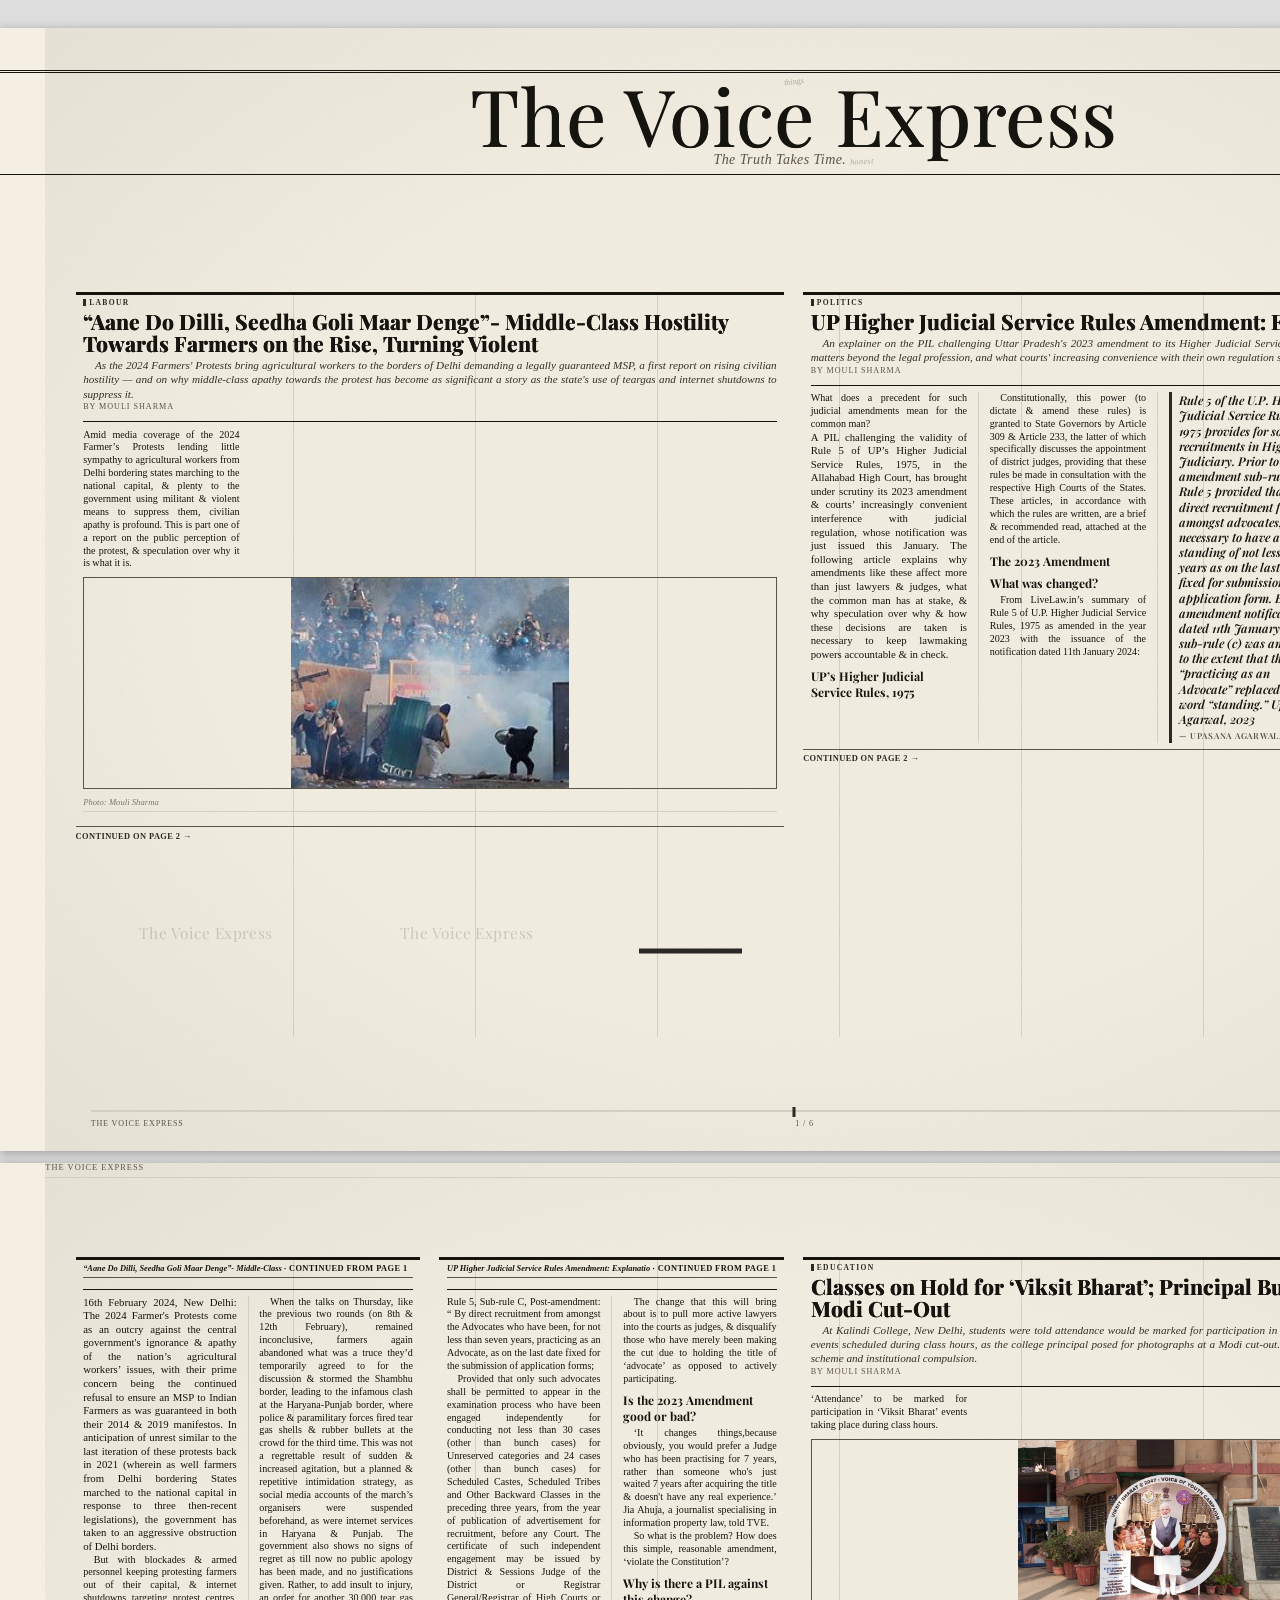
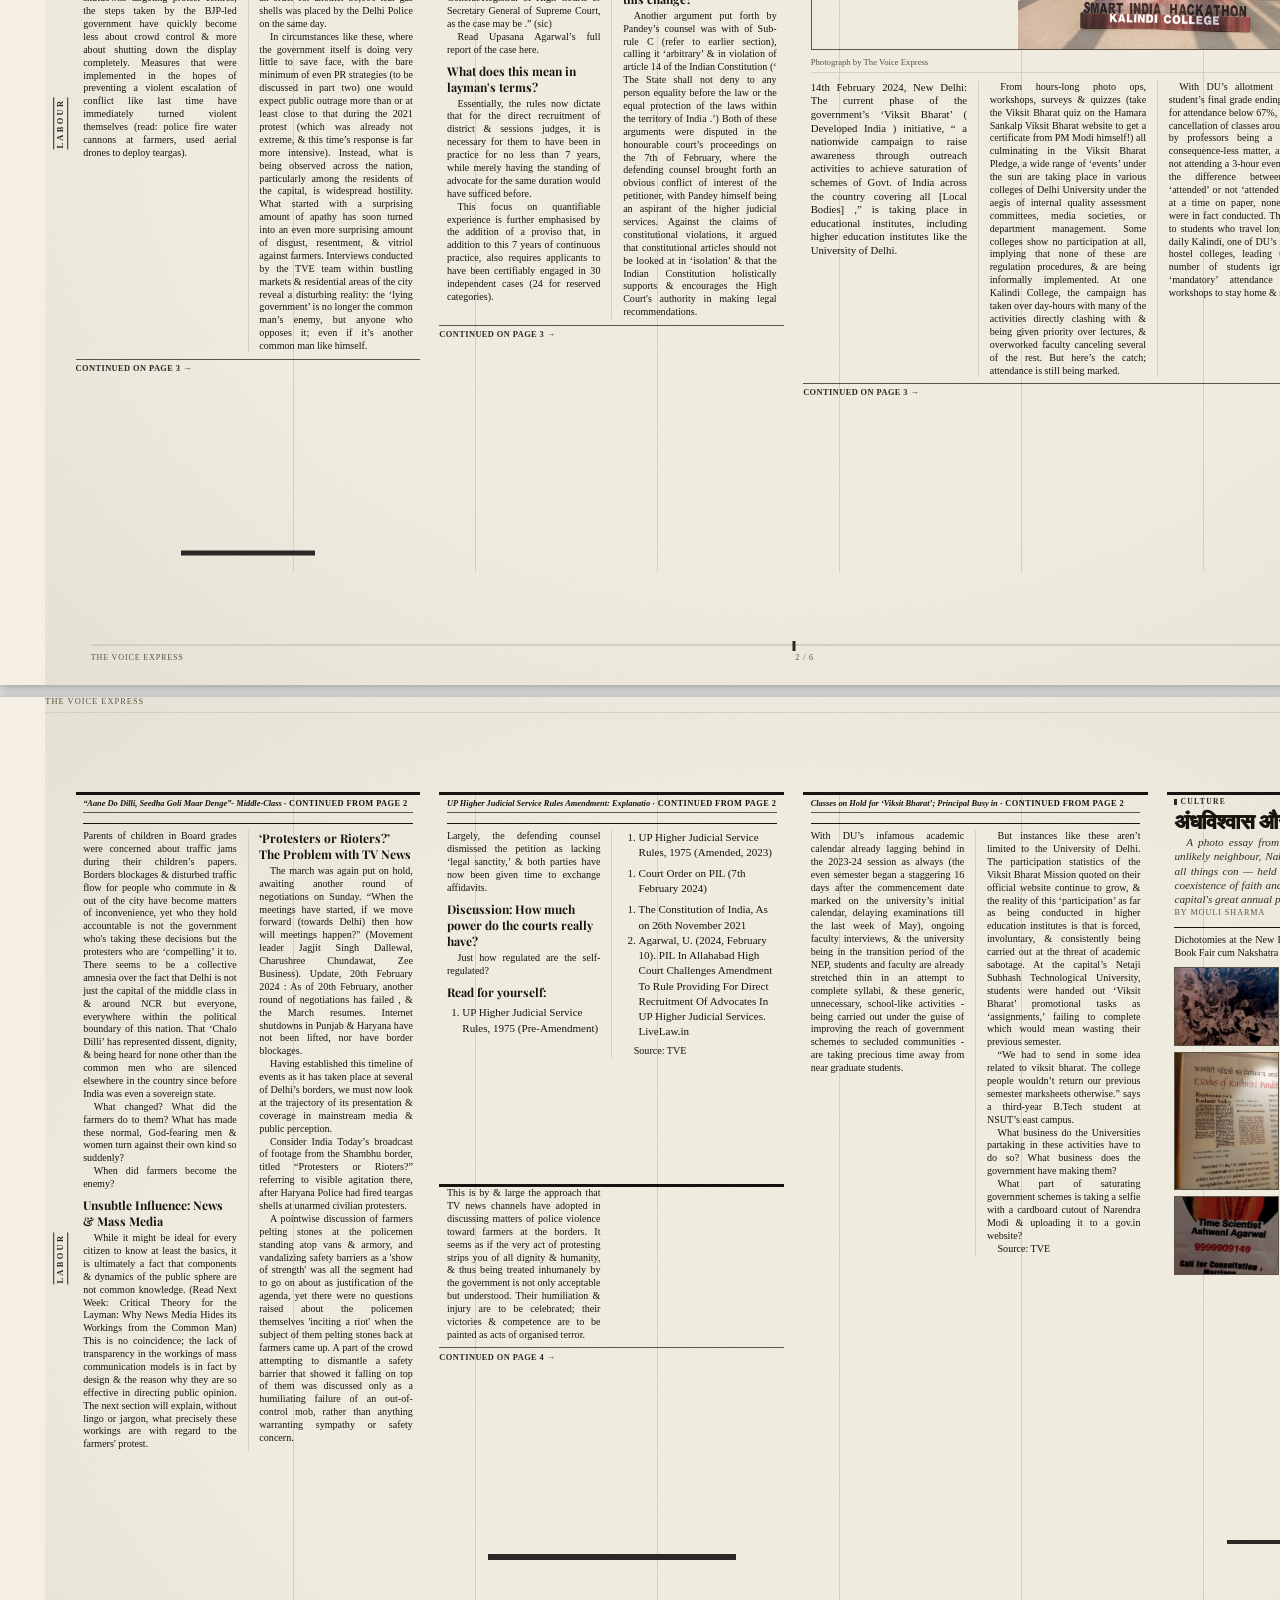
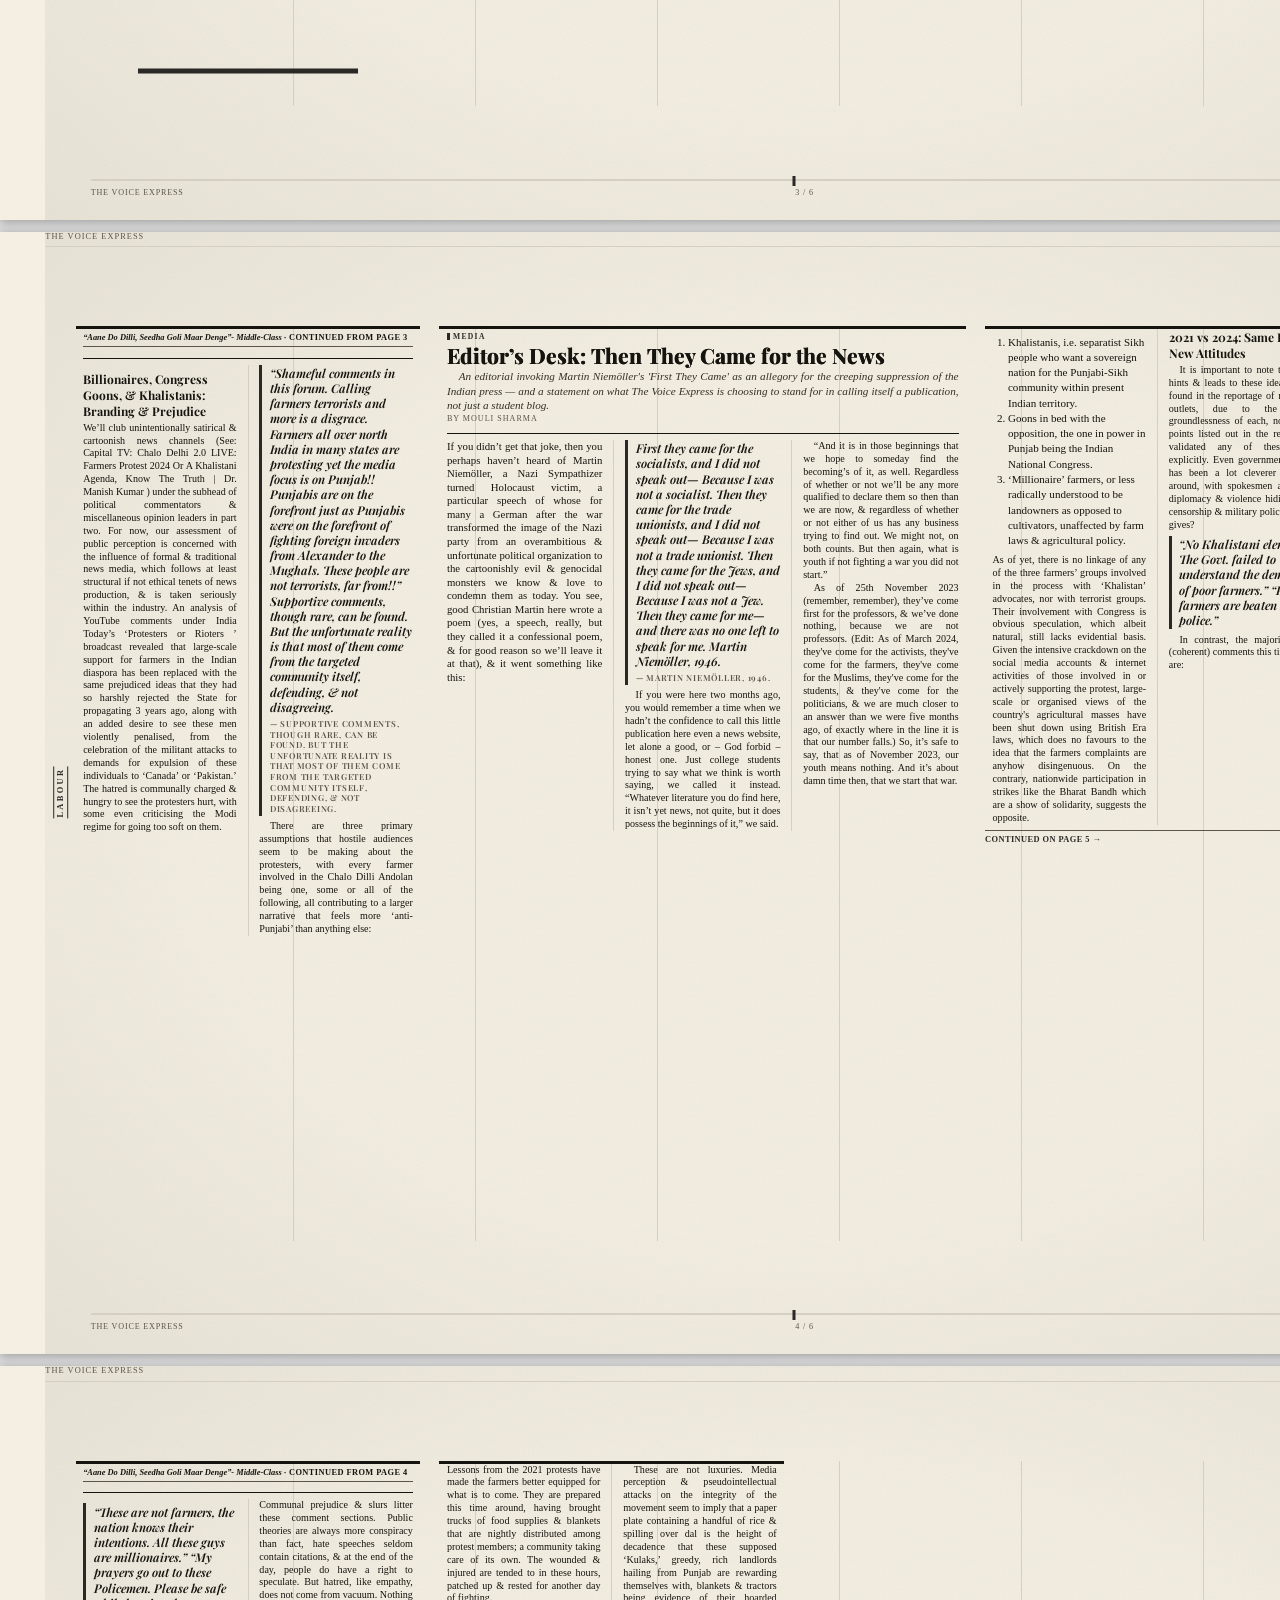
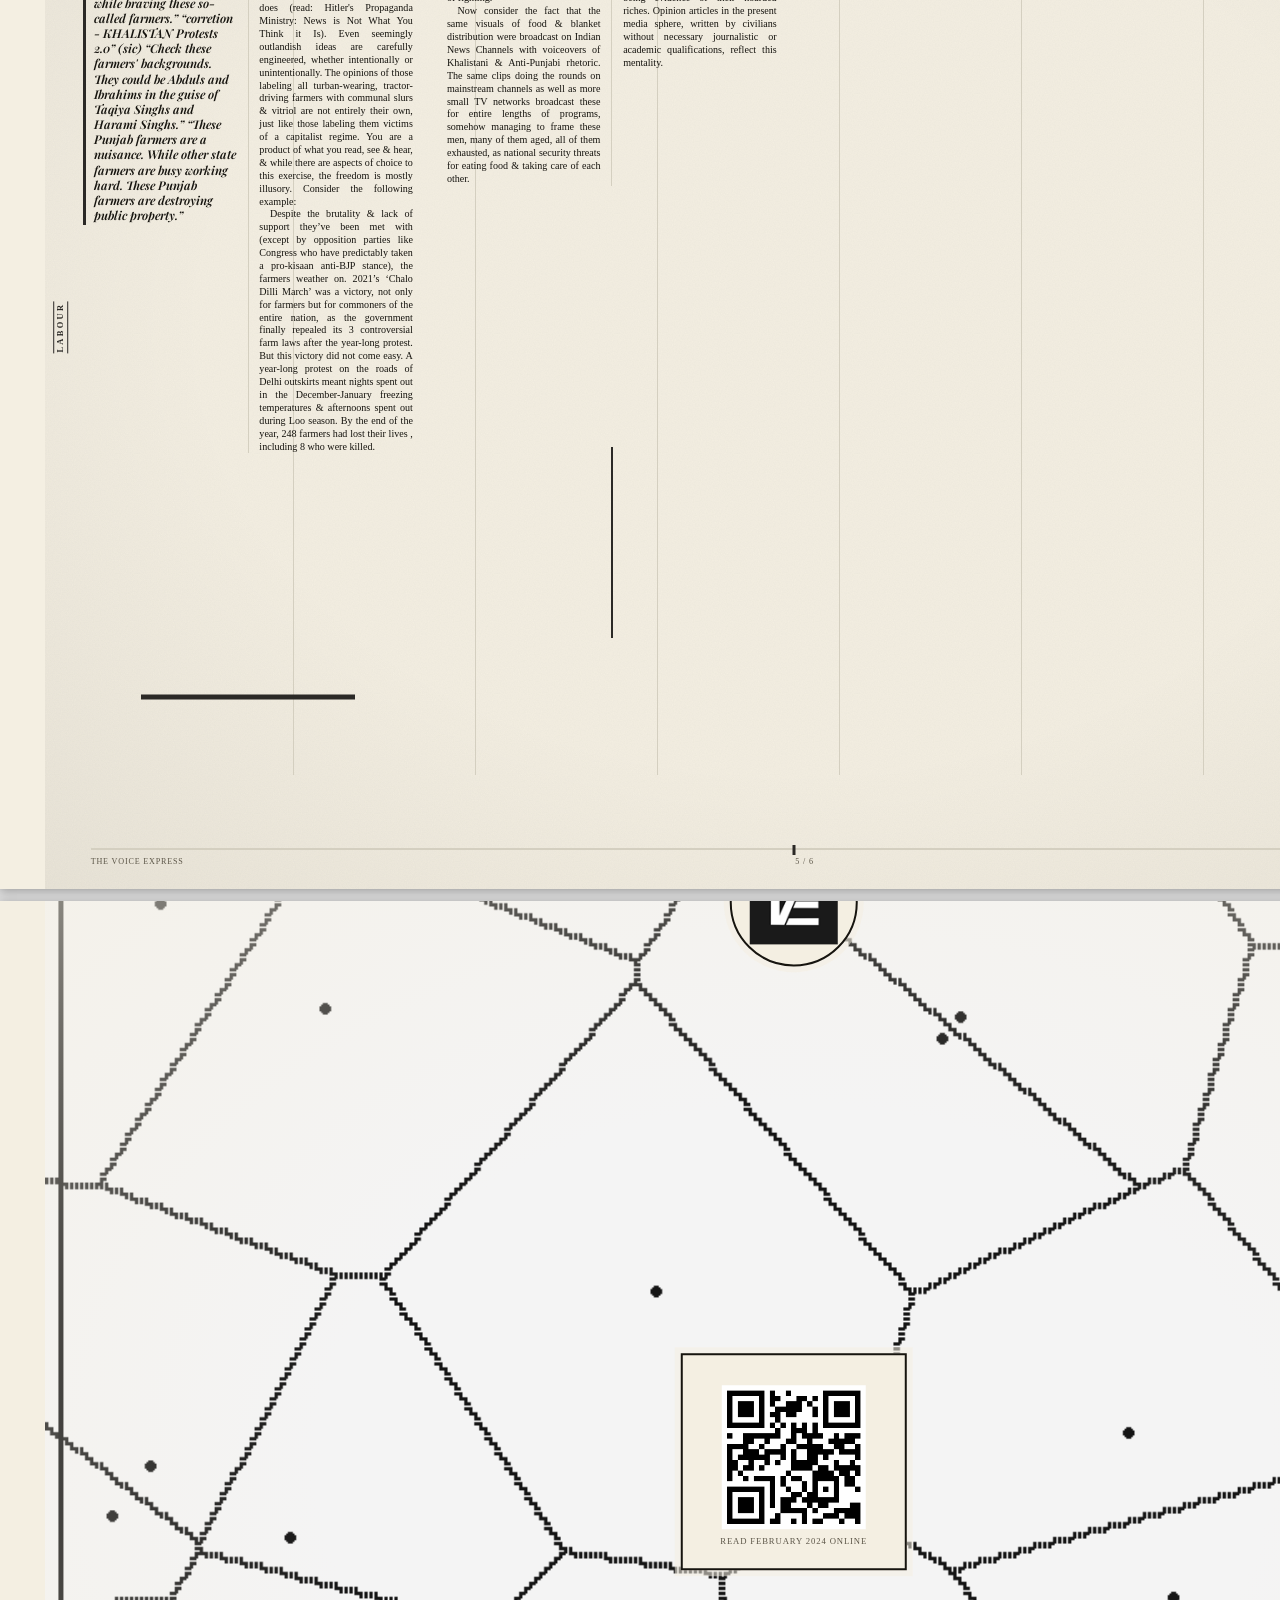
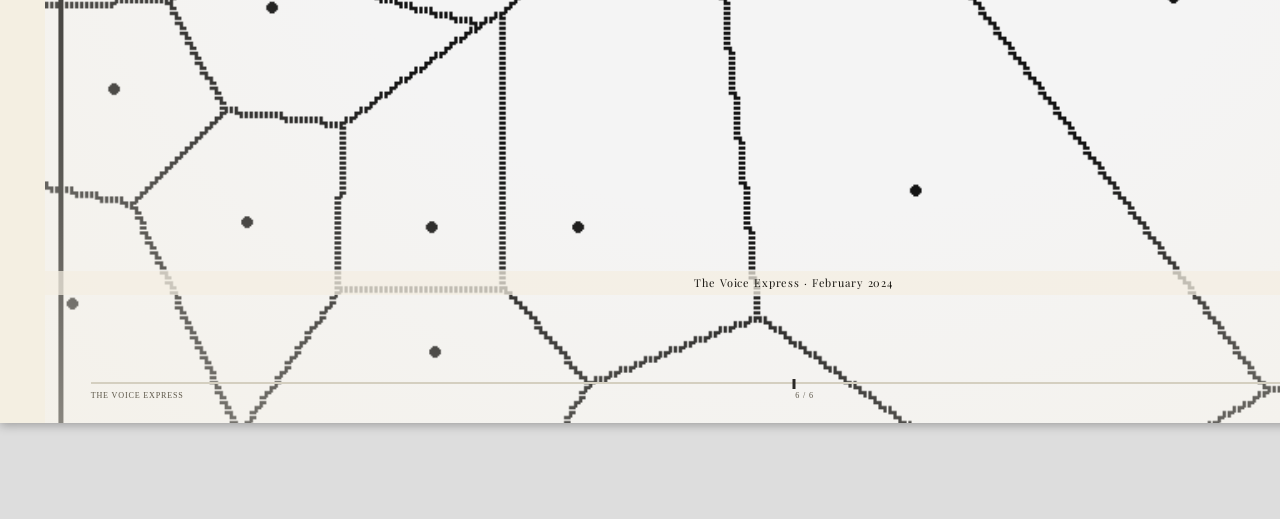
==== commit 76480671: "emag" ====
--- a/static/media/broadsheet_2024_02.html
+++ b/static/media/broadsheet_2024_02.html
@@ -1,4 +1,4 @@
-<!doctype html><html><head><meta charset="utf-8"><title>The Voice Express - 2024-02</title></head><body><style>
+<!doctype html><html><head><meta charset="utf-8"><title>The Voice Express - February 2024</title></head><body><style>
 @import url('https://fonts.googleapis.com/css2?family=Playfair+Display:ital,wght@0,400;0,700;0,900;1,400;1,700&family=EB+Garamond:ital,wght@0,400;0,500;0,600;1,400&family=Montserrat:wght@300;400;600;700;800;900&family=Cormorant+Garamond:ital,wght@0,300;0,600;1,300;1,600&family=IBM+Plex+Mono:wght@300;400;500&display=swap');
 
 @page { size:A4; margin:0 }
@@ -1477,16 +1477,18 @@
   font-family:"Playfair Display",serif;font-size:.78rem;letter-spacing:.08em;color:var(--ink);
   background:rgba(244,239,226,.72);padding:.3rem 0}
 @media print{body{margin:0;padding:0}}
-</style><style>body{margin:0;background:#ddd}.dtp-block{position:absolute;overflow:hidden}</style><div class="page" data-page="0" style="page:p0;width:420.0mm;height:297.0mm;position:relative;margin:0 auto 12px;box-shadow:0 2px 10px rgba(0,0,0,.3);"><div class="dtp-block" data-block-id="01906db2" data-page="0" style="left:0mm;top:0mm;width:420.0mm;height:297.0mm;"><section class="bs-sheet bs-front"><div class="bs-grid" style="grid-template-columns:repeat(1,1fr)"></div><div class="bs-col-rule" style="left:65.62mm;top:70.21mm;height:196.79mm"></div><div class="bs-col-rule" style="left:113.75mm;top:70.21mm;height:196.79mm"></div><div class="bs-col-rule" style="left:161.88mm;top:70.21mm;height:196.79mm"></div><div class="bs-col-rule" style="left:210.00mm;top:70.21mm;height:196.79mm"></div><div class="bs-col-rule" style="left:258.12mm;top:70.21mm;height:196.79mm"></div><div class="bs-col-rule" style="left:306.25mm;top:70.21mm;height:196.79mm"></div><div class="bs-col-rule" style="left:354.38mm;top:70.21mm;height:196.79mm"></div><footer class="bs-foot"><span>The Voice Express</span><span>1 / 6</span><span>February 2024</span></footer></section></div><div class="dtp-block" data-block-id="8da245a6" data-page="0" style="left:0mm;top:11.0mm;width:420.0mm;height:43.391666666151394mm;"><header class="bs-mast">
-      <div class="bs-mast-rule bs-mast-rule-top"><span class="bs-egg" aria-hidden="true" style="font-family:'Segoe Script','Brush Script MT',cursive;font-size:.58em;opacity:.34;color:var(--accent);transform:rotate(-7deg);display:inline-block;vertical-align:middle;white-space:nowrap">news</span></div>
+
+:root{--accent:#2b2926}
+</style><style>body{margin:0;background:#ddd}.dtp-block{position:absolute;overflow:hidden}</style><div class="page" data-page="0" style="page:p0;width:420.0mm;height:297.0mm;position:relative;margin:0 auto 12px;box-shadow:0 2px 10px rgba(0,0,0,.3);"><div class="dtp-block" data-block-id="01906db2" data-page="0" style="left:0mm;top:0mm;width:420.0mm;height:297.0mm;"><section class="bs-sheet bs-front"><div class="bs-grid" style="grid-template-columns:repeat(1,1fr)"></div><div class="bs-col-rule" style="left:65.62mm;top:69.95mm;height:197.05mm"></div><div class="bs-col-rule" style="left:113.75mm;top:69.95mm;height:197.05mm"></div><div class="bs-col-rule" style="left:161.88mm;top:69.95mm;height:197.05mm"></div><div class="bs-col-rule" style="left:210.00mm;top:69.95mm;height:197.05mm"></div><div class="bs-col-rule" style="left:258.12mm;top:69.95mm;height:197.05mm"></div><div class="bs-col-rule" style="left:306.25mm;top:69.95mm;height:197.05mm"></div><div class="bs-col-rule" style="left:354.38mm;top:69.95mm;height:197.05mm"></div><footer class="bs-foot"><span>The Voice Express</span><span>1 / 6</span><span>February 2024</span></footer></section></div><div class="dtp-block" data-block-id="8da245a6" data-page="0" style="left:0mm;top:11.0mm;width:420.0mm;height:29.633333332981437mm;"><header class="bs-mast">
+      <div class="bs-mast-rule bs-mast-rule-top"><span class="bs-egg" aria-hidden="true" style="font-family:'Segoe Script','Brush Script MT',cursive;font-size:.58em;opacity:.34;color:var(--accent);transform:rotate(-7deg);display:inline-block;vertical-align:middle;white-space:nowrap">things</span></div>
       <h1 class="bs-mast-name">The Voice Express</h1>
-      <div class="bs-mast-tag">The Truth Takes Time. <span class="bs-egg" aria-hidden="true" style="font-family:'Segoe Script','Brush Script MT',cursive;font-size:.58em;opacity:.34;color:var(--accent);transform:rotate(-3deg);display:inline-block;vertical-align:middle;white-space:nowrap">tale</span></div>
+      <div class="bs-mast-tag">The Truth Takes Time. <span class="bs-egg" aria-hidden="true" style="font-family:'Segoe Script','Brush Script MT',cursive;font-size:.58em;opacity:.34;color:var(--accent);transform:rotate(-3deg);display:inline-block;vertical-align:middle;white-space:nowrap">honest</span></div>
       <div class="bs-mast-rule bs-mast-rule-mid"></div>
       <div class="bs-mast-byline">
-        <span class="bs-mast-seg bs-mast-seg-l"><span class="bs-egg" aria-hidden="true" style="font-family:'Segoe Script','Brush Script MT',cursive;font-size:.58em;opacity:.34;color:var(--accent);transform:rotate(5deg);display:inline-block;vertical-align:middle;white-space:nowrap">itself</span> Vol. 17 &middot; New Delhi, India</span>
+        <span class="bs-mast-seg bs-mast-seg-l"><span class="bs-egg" aria-hidden="true" style="font-family:'Segoe Script','Brush Script MT',cursive;font-size:.58em;opacity:.34;color:var(--accent);transform:rotate(5deg);display:inline-block;vertical-align:middle;white-space:nowrap">warm</span> Vol. 18 &middot; New Delhi, India</span>
         <span class="bs-mast-seg bs-mast-seg-c">February 2024</span>
         <span class="bs-mast-seg bs-mast-seg-r">https://thevoiceexpress.in <span class="bs-egg" aria-hidden="true" style="font-family:'Segoe Script','Brush Script MT',cursive;font-size:.58em;opacity:.34;color:var(--accent);transform:rotate(6deg);display:inline-block;vertical-align:middle;white-space:nowrap">tomorrow</span></span>
       </div>
       <div class="bs-mast-note">Free — Supported by readers</div>
-      <div class="bs-mast-rule bs-mast-rule2"><span class="bs-egg" aria-hidden="true" style="font-family:'Segoe Script','Brush Script MT',cursive;font-size:.58em;opacity:.34;color:var(--accent);transform:rotate(-5deg);display:inline-block;vertical-align:middle;white-space:nowrap">morning</span></div>
+      <div class="bs-mast-rule bs-mast-rule2"><span class="bs-egg" aria-hidden="true" style="font-family:'Segoe Script','Brush Script MT',cursive;font-size:.58em;opacity:.34;color:var(--accent);transform:rotate(-5deg);display:inline-block;vertical-align:middle;white-space:nowrap">news</span></div>
     </header></div><div class="dtp-block" data-block-id="c5efc018" data-page="0" style="left:22.5mm;top:236.63749999749274mm;width:64.0mm;height:15.0mm;"><div class="bs-col"><div class="bs-front-wordmark">The Voice Express</div></div></div><div class="dtp-block" data-block-id="90fde1de" data-page="0" style="left:91.5mm;top:236.63749999749274mm;width:64.0mm;height:15.0mm;"><div class="bs-col"><div class="bs-front-wordmark">The Voice Express</div></div></div><div class="dtp-block" data-block-id="12289223" data-page="0" style="left:20.0mm;top:69.9479166660854mm;width:187.5mm;height:162.18958333140733mm;"><div class="bs-col"><div class="bs-module"><div class="bs-mod-head"><div class="bs-head"><div class="bs-kicker">LABOUR</div><h2 class="bs-hl">“Aane Do Dilli, Seedha Goli Maar Denge”- Middle-Class Hostility Towards Farmers on the Rise, Turning Violent</h2><p class="bs-deck">As the 2024 Farmers&#x27; Protests bring agricultural workers to the borders of Delhi demanding a legally guaranteed MSP, a first report on rising civilian hostility — and on why middle-class apathy towards the protest has become as significant a story as the state&#x27;s use of teargas and internet shutdowns to suppress it.</p><div class="bs-byline">By Mouli Sharma</div></div></div><div class="bs-mod-body" style="column-count:4;"><p data-role="subtitle">Amid media coverage of the 2024 Farmer’s Protests lending little sympathy to agricultural workers from Delhi bordering states marching to the national capital, &amp; plenty to the government using militant &amp; violent means to suppress them, civilian apathy is profound. This is part one of a report on the public perception of the protest, &amp; speculation over why it is what it is.</p><figure class="bs-fig"><img src="[data-uri]" alt=""><figcaption><span class="bs-credit">Photo: Mouli Sharma</span></figcaption></figure></div></div><div class="bs-jump bs-jump-to">Continued on page 2 →</div></div></div><div class="dtp-block" data-block-id="d38b8aab" data-page="0" style="left:212.5mm;top:69.9479166660854mm;width:187.5mm;height:194.20416666436049mm;"><div class="bs-col"><div class="bs-module"><div class="bs-mod-head"><div class="bs-head"><div class="bs-kicker">POLITICS</div><h2 class="bs-hl">UP Higher Judicial Service Rules Amendment: Explanation &amp; Analysis</h2><p class="bs-deck">An explainer on the PIL challenging Uttar Pradesh&#x27;s 2023 amendment to its Higher Judicial Service Rules — what the amendment changes, why it matters beyond the legal profession, and what courts&#x27; increasing convenience with their own regulation signals for accountability under law.</p><div class="bs-byline">By Mouli Sharma</div><